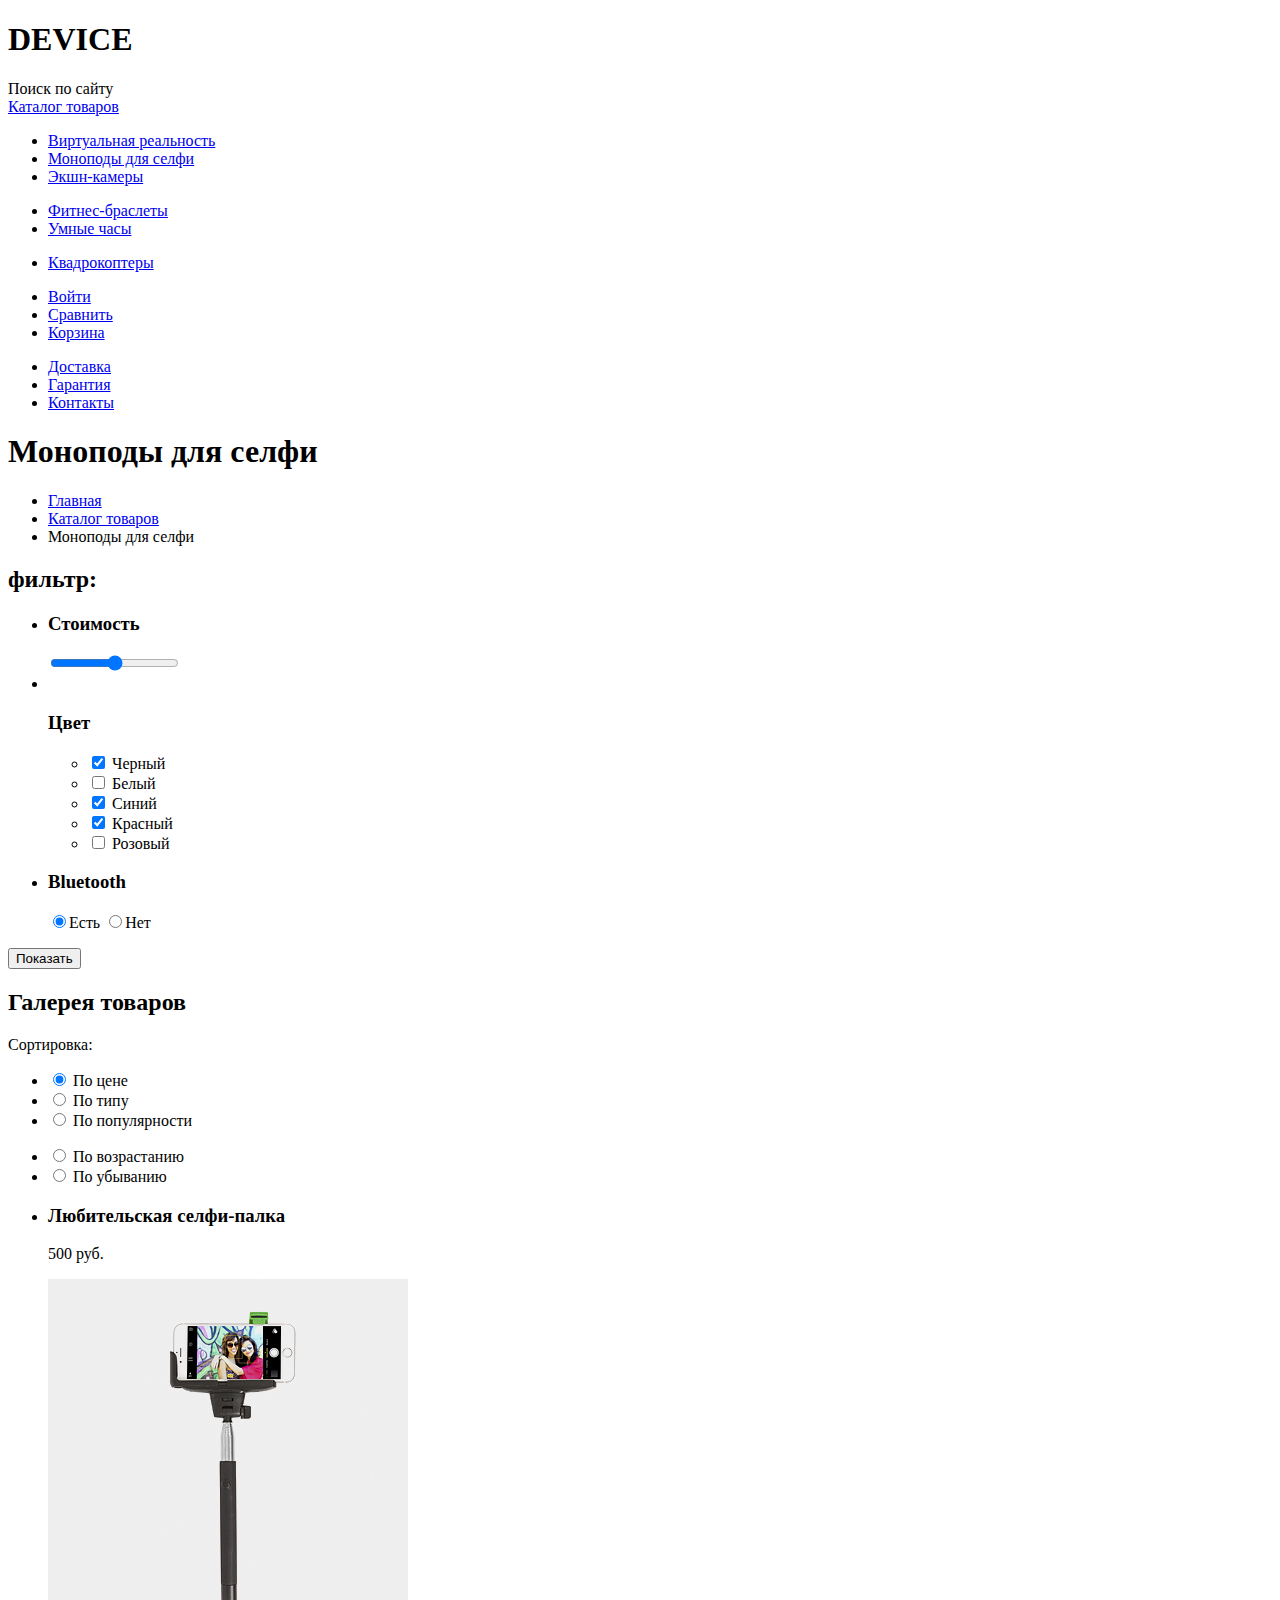
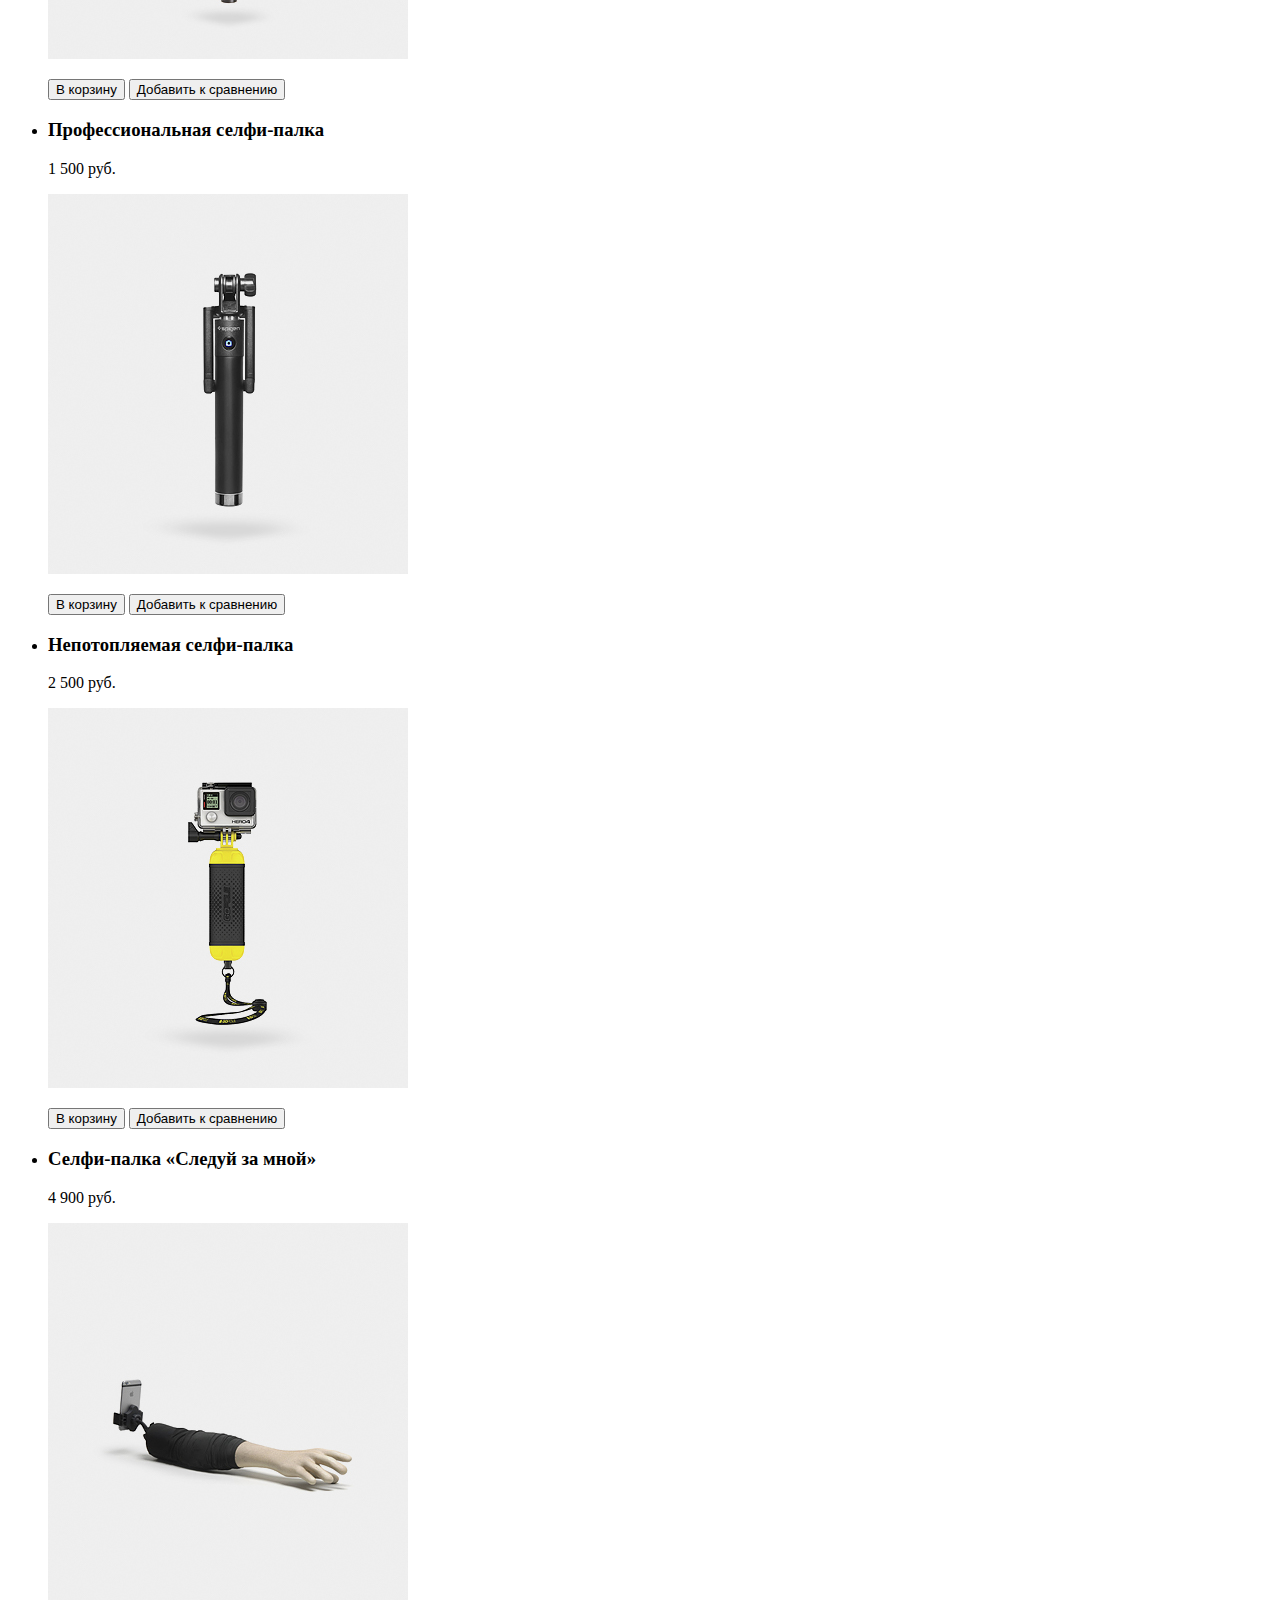
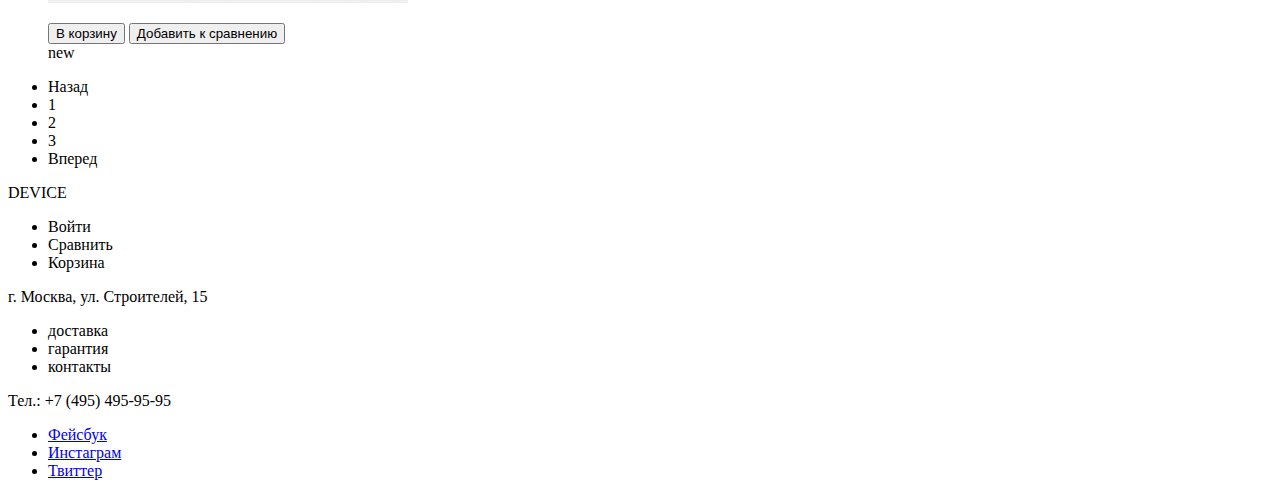
==== catalog-group.html @ 55f1cda2 "Разметка страницы каталога" ====
<!DOCTYPE html>
<html lang="ru" dir="ltr">
  <head>
    <meta charset="utf-8">
    <title>DEVICE магазин гаджетов</title>
  </head>
  <body>
    <div class="site-wraper">
        <header class="page-header">
          <h1>DEVICE</h1>
          <nav class="page-navi">
            <div class="navi-search">
              Поиск по сайту
            </div>
            <a href="catalog-group.html" class="navi-catalog-button">
              Каталог товаров
            </a>
            <div class="catalog-menu">
            <ul class="catalog-menu-group catalog-group-1">
              <li><a href="vr.html">Виртуальная реальность</a></li>
              <li><a href="monopod.html">Моноподы для селфи</a></li>
              <li><a href="action.html">Экшн-камеры</a></li>
            </ul>
            <ul class="catalog-menu-group catalog-group-2">
              <li><a href="fitness-bracelets.html">Фитнес-браслеты</a></li>
              <li><a href="smartwatch.html">Умные часы</a></li>
            </ul>
            <ul class="catalog-menu-group catalog-group-3">
              <li><a href="quadrocopters.html">Квадрокоптеры</a></li>
            </ul>
            <ul class="user-navi">
              <li class="user-navi-item login"><a href="#" class="header-login-link login-link">Войти</a></li>
              <li class="user-navi-item compare"><a href="#" class="header-compare-link compare-link">Сравнить</a></li>
              <li class="user-navi-item cart"><a href="#" class="header-cart-link cart-link">Корзина</a></li>
            </ul>
          </div>
            <ul class="navi-shortcuts">
              <li class="navi-shortcuts-item delivery"><a href="#" class="header-delivery-link delivery-link">Доставка</a></li>
              <li class="navi-shortcuts-item warranty"><a href="#" class="header-warranty-link warranty-link">Гарантия</a></li>
              <li class="navi-shortcuts-item contacts"><a href="#" class="header-contacts-link contacts-link">Контакты</a></li>
            </ul>
          </nav>
        </header>
        <main>
          <div class="wraper wraper-main">
            <h1>Моноподы для селфи</h1>
            <ul class="breadcrumbs">
              <li><a href="index.html">Главная</a> </li>
              <li><a href="catalog.html">Каталог товаров</a> </li>
              <li class="breadcrumbs-current">Моноподы для селфи</li>
            </ul>
            <section class="filter">
              <h2>фильтр:</h2>
              <form class="filter-form" action="index.html" method="post">

                <ul class="parameters">
                  <li class="parameters-item parameters-price">
                    <h3>Стоимость</h3>
                    <input type="range" name="" value="">
                  </li>
                  <li class="parameters-item parameters-color"></li>
                    <h3>Цвет</h3>
                    <ul class="colors-list">
                      <li>
                        <input type="checkbox" name="black" id="black" checked>
                        <label for="black">Черный</label>
                      </li>
                      <li>
                        <input type="checkbox" name="white" id="white">
                        <label for="white">Белый</label>
                      </li>
                      <li>
                        <input type="checkbox" name="blue" id="blue" checked>
                        <label for="blue">Синий</label>
                      </li>
                      <li>
                        <input type="checkbox" name="red" id="red" checked>
                        <label for="red">Красный</label>
                      </li>
                      <li>
                        <input type="checkbox" name="pink" id="pink">
                        <label for="pink">Розовый</label>
                      </li>
                    </ul>
                  </li>
                  <li class="parameters-item parameters-bt">
                    <h3>Bluetooth</h3>
                    <input type="radio" name="bt" id="bt-yes" value="yes" checked><label for="bt-yes">Есть</label>
                    <input type="radio" name="bt" id="bt-no" value="no"><label for="bt-no">Нет</label>
                  </li>
                </ul>
                <button type="submit" name="show">Показать</button>
              </form>
            </section>
            <section class="product-gallery">
              <h2 class="visually-hidden">Галерея товаров</h2>
              <nav class="sorting">
                <span>Сортировка:</span>
                <ul class="sorting-types">
                  <li class="sorting-types-item">
                    <input type="radio" class="sorting-type-btn" id="price-btn" name="sorting-type-btn" checked>
                    <label for="price-btn">По цене</label>
                  </li>
                  <li>
                    <input type="radio" class="sorting-type-btn" id="type-btn" name="sorting-type-btn">
                    <label for="type-btn">По типу</label>
                  </li>
                  <li>
                    <input type="radio" class="sorting-type-btn" id="popular-btn" name="sorting-type-btn">
                    <label for="popular-btn">По популярности</label>
                  </li>
                </ul>
                <ul class="sorting-values">
                  <li>
                    <input type="radio" class="sorting-values-btn" id="ascending" name="sorting-values-btn">
                    <label for="ascending">По возрастанию</label>
                  </li>
                  <li>
                    <input type="radio" class="sorting-values-btn" id="descending" name="sorting-values-btn">
                    <label for="descending">По убыванию</label>
                  </li>
                </ul>
              </nav>
              <ul class="product-cards">
                <li class="product-cardds-item">
                  <h3>Любительская селфи-палка</h3>
                  <p>500 руб.</p>
                  <p>
                    <img src="img/item-1.jpg" alt="Любительская селфи-палка">
                    <div class="item-overlay">
                      <button type="button" class="to-cart-btn"name="add-to-cart">В корзину</button>
                      <button type="button" class="to-compare-btn"name="add-to-compare">Добавить к сравнению</button>
                    </div>
                  </p>
                </li>
                <li class="product-cardds-item">
                  <h3>Профессиональная селфи-палка </h3>
                  <p>1 500 руб.</p>
                  <p>
                    <img src="img/item-2.jpg" alt="Профессиональная селфи-палка ">
                    <div class="item-overlay">
                      <button type="button" class="to-cart-btn"name="add-to-cart">В корзину</button>
                      <button type="button" class="to-compare-btn"name="add-to-compare">Добавить к сравнению</button>
                    </div>
                  </p>
                </li>
                <li class="product-cardds-item">
                  <h3>Непотопляемая селфи-палка</h3>
                  <p>2 500 руб.</p>
                  <p>
                    <img src="img/item-3.jpg" alt="Непотопляемая селфи-палка">
                    <div class="item-overlay">
                      <button type="button" class="to-cart-btn"name="add-to-cart">В корзину</button>
                      <button type="button" class="to-compare-btn"name="add-to-compare">Добавить к сравнению</button>
                    </div>
                  </p>
                </li>
                <li class="product-cardds-item">
                  <h3>Селфи-палка «Следуй за мной»</h3>
                  <p>4 900 руб.</p>
                  <p>
                    <img src="img/item-4.jpg" alt="Селфи-палка «Следуй за мной»">
                    <div class="item-overlay">
                      <button type="button" class="to-cart-btn"name="add-to-cart">В корзину</button>
                      <button type="button" class="to-compare-btn"name="add-to-compare">Добавить к сравнению</button>
                    </div>
                    <div class="new-stamp">new

                    </div>
                  </p>
                </li>
              </ul>
              <ul class="paginator">
                <li class="paginator-item">Назад</li>
                <li class="paginator-item paginator-item-current">1</li>
                <li class="paginator-item">2</li>
                <li class="paginator-item">3</li>
                <li class="paginator-item">Вперед</li>
              </ul>
            </section>
          </div>
        </main>
        <footer class="page-footer">

          <nav class="footer-navi">
            <span>DEVICE</span>
            <ul class="footer-navi-user">
              <li><a href="#" class="footer-navi-user-link footer-login-link"></a>Войти</li>
              <li><a href="#" class="footer-navi-user-link footer-compare-link"></a>Сравнить</li>
              <li><a href="#" class="footer-navi-user-link footer-cart-link"></a>Корзина</li>
            </ul>
          </nav>
          <div class="footer-info">
            <p>г. Москва, ул. Строителей, 15</p>
            <ul class="footer-info-services">
              <li><a class="footer-delivery-link footer-info-services-link">доставка</a> </li>
              <li><a class="footer-warranty-link footer-info-services-link">гарантия</a> </li>
              <li><a class="footer-credit-link footer-info-services-link">контакты</a> </li>
            </ul>
            <p>Тел.: +7 (495) 495-95-95</p>
          </div>

          <div class="footer-social-copyright">
            <ul class="footer-social">
              <li><a href="#" class="social-button fb-link">Фейсбук</a></li>
              <li><a href="#" class="social-button inst-link">Инстаграм</a></li>
              <li><a href="#" class="social-button tw-link">Твиттер</a></li>
            </ul>
            <div class="footer-copyright">
            </div>
        </footer>

    </div>
  </body>
</html>
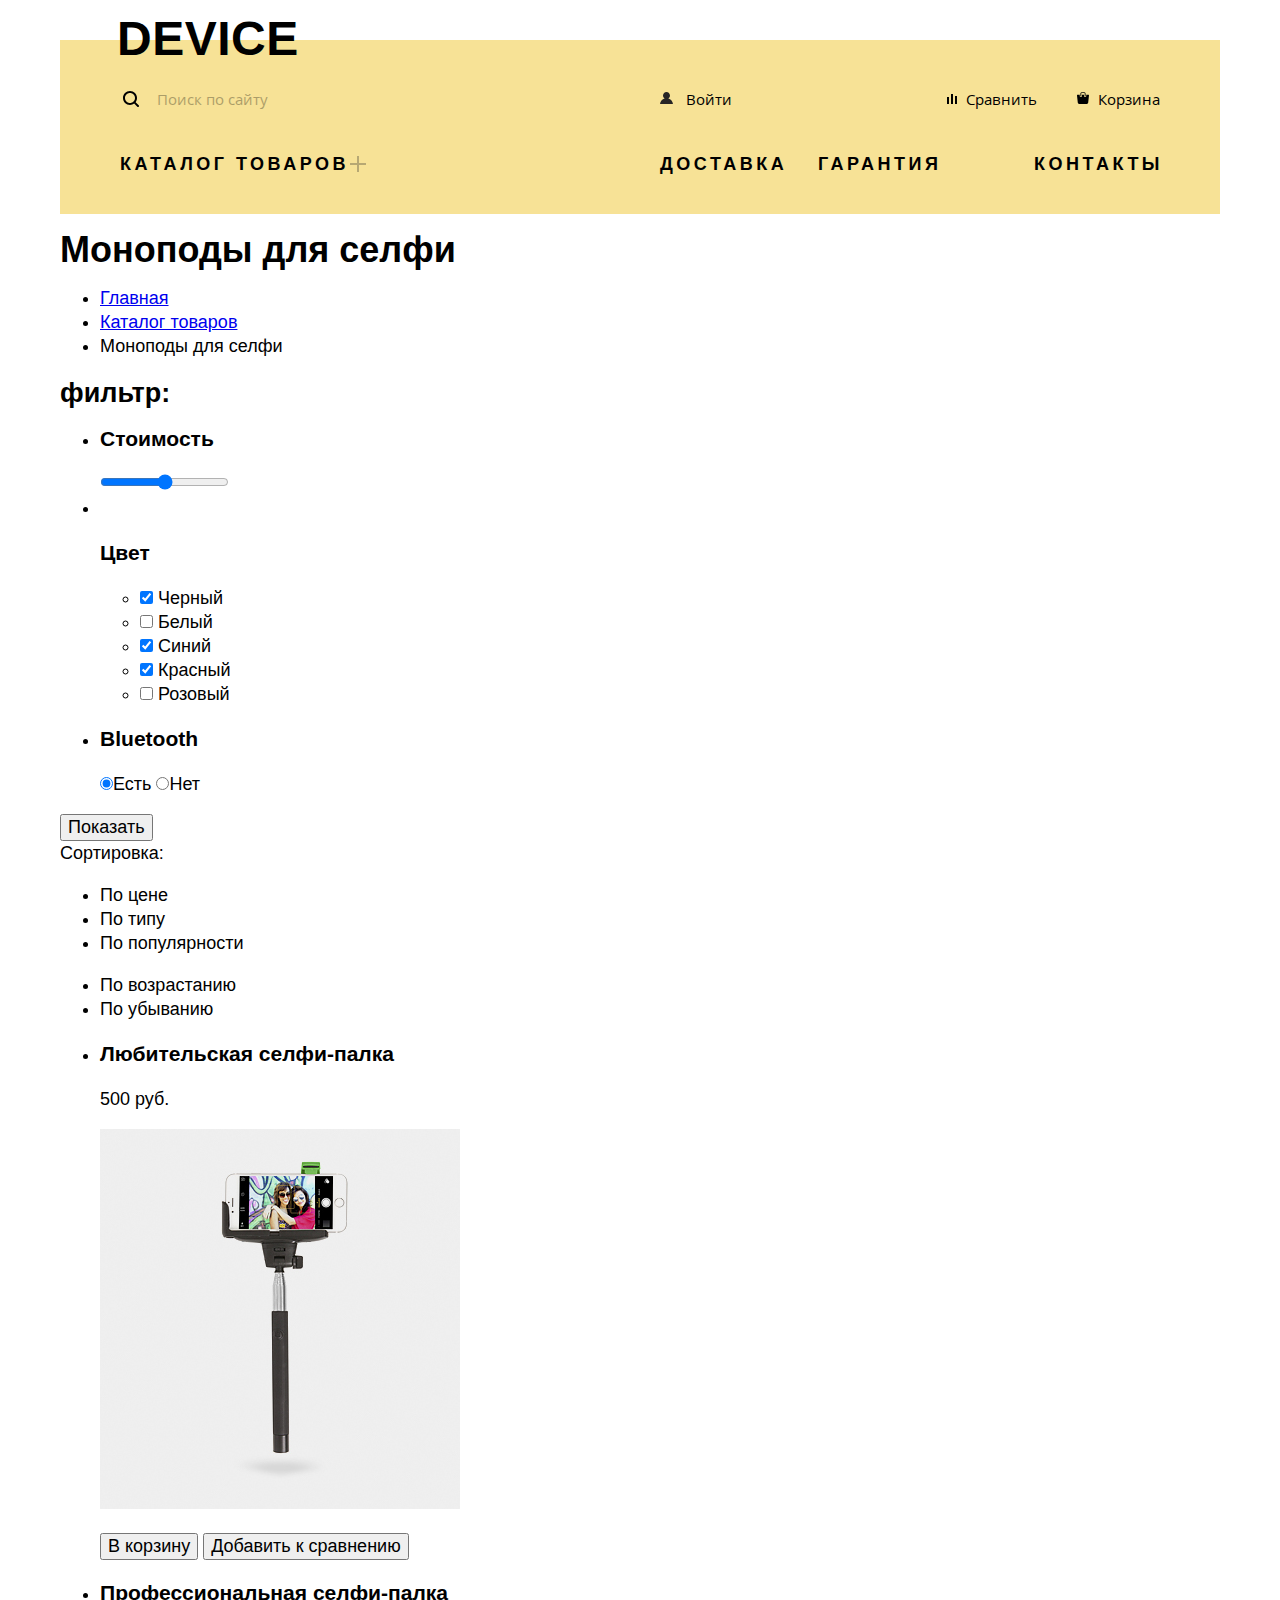
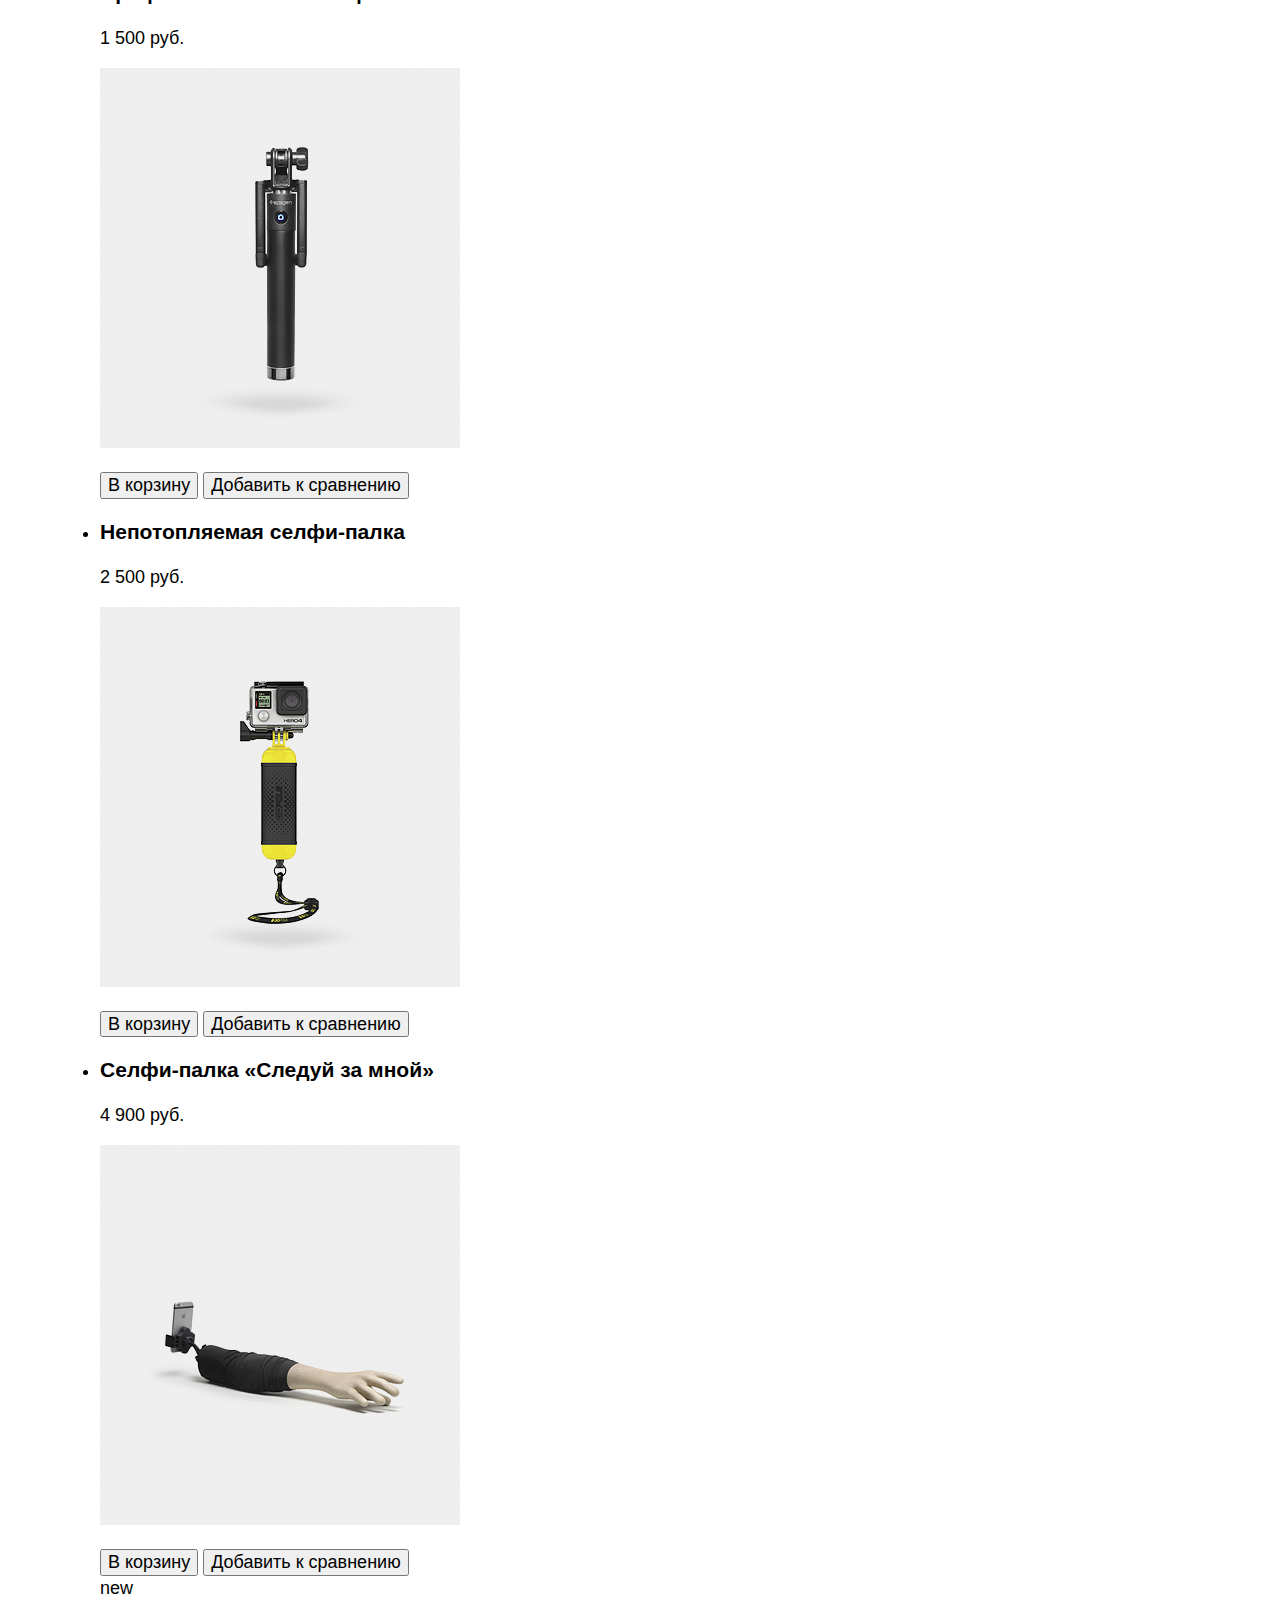
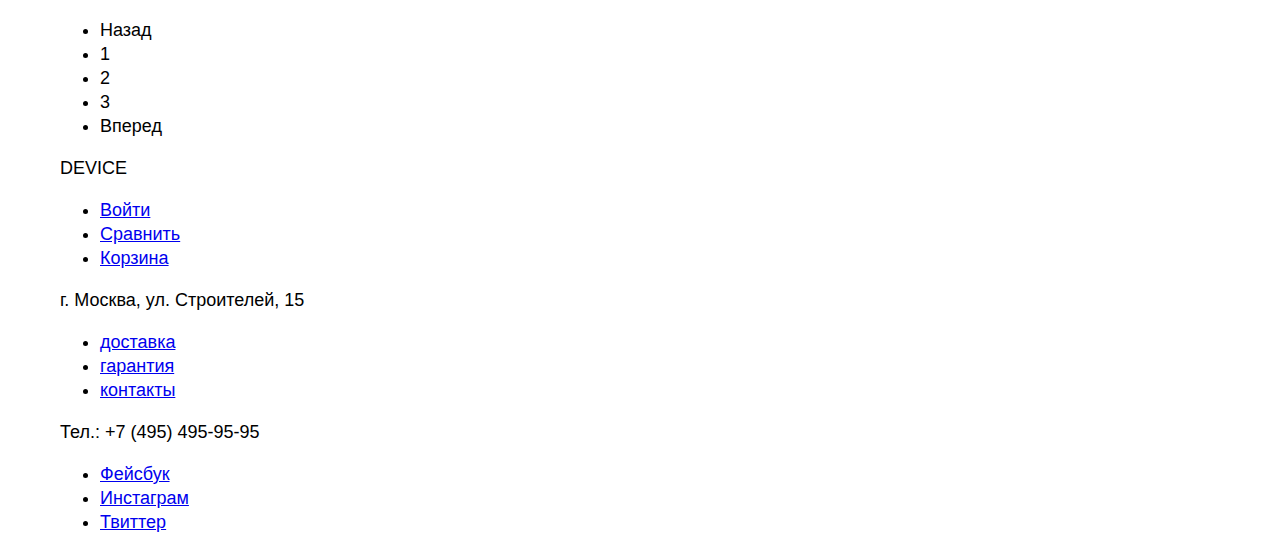
==== commit e3df2126: "Стилизовал хэдер главной без логина" ====
--- a/catalog-group.html
+++ b/catalog-group.html
@@ -3,44 +3,54 @@
   <head>
     <meta charset="utf-8">
     <title>DEVICE магазин гаджетов</title>
+    <link rel="stylesheet" href="css/normalize.css">
+    <link rel="stylesheet" href="css/master.css">
   </head>
   <body>
     <div class="site-wraper">
-        <header class="page-header">
-          <h1>DEVICE</h1>
-          <nav class="page-navi">
-            <div class="navi-search">
-              Поиск по сайту
-            </div>
-            <a href="catalog-group.html" class="navi-catalog-button">
-              Каталог товаров
-            </a>
-            <div class="catalog-menu">
-            <ul class="catalog-menu-group catalog-group-1">
-              <li><a href="vr.html">Виртуальная реальность</a></li>
-              <li><a href="monopod.html">Моноподы для селфи</a></li>
-              <li><a href="action.html">Экшн-камеры</a></li>
-            </ul>
-            <ul class="catalog-menu-group catalog-group-2">
-              <li><a href="fitness-bracelets.html">Фитнес-браслеты</a></li>
-              <li><a href="smartwatch.html">Умные часы</a></li>
-            </ul>
-            <ul class="catalog-menu-group catalog-group-3">
-              <li><a href="quadrocopters.html">Квадрокоптеры</a></li>
-            </ul>
+      <header class="page-header">
+        <h1><a href="#">DEVICE</a></h1>
+        <nav class="page-navi">
+          <div class="search-user-wraper">
+            <form class="search-form" action="" method="get">
+              <label for="search" aria-label="Поиск по сайту"></label>
+              <input type="search" name="site-search" id="search" placeholder="Поиск по сайту">
+              <button type="submit" name="search-submit"><span>Найти</span></button>
+            </form>
             <ul class="user-navi">
               <li class="user-navi-item login"><a href="#" class="header-login-link login-link">Войти</a></li>
               <li class="user-navi-item compare"><a href="#" class="header-compare-link compare-link">Сравнить</a></li>
               <li class="user-navi-item cart"><a href="#" class="header-cart-link cart-link">Корзина</a></li>
             </ul>
           </div>
+          <div class="catalog-shortcuts-wraper">
+            <a href="catalog.html" class="navi-catalog-button">
+              Каталог товаров
+            </a>
+            <div class="plus">
+            </div>
+            <div class="catalog-menu">
+              <ul class="catalog-menu-group catalog-group-1">
+                <li><a href="vr.html">Виртуальная реальность</a></li>
+                <li><a href="catalog-group.html">Моноподы для селфи</a></li>
+                <li><a href="action.html">Экшн-камеры</a></li>
+              </ul>
+              <ul class="catalog-menu-group catalog-group-2">
+                <li><a href="fitness-bracelets.html">Фитнес-браслеты</a></li>
+                <li><a href="smartwatch.html">Умные часы</a></li>
+              </ul>
+              <ul class="catalog-menu-group catalog-group-3">
+                <li><a href="quadrocopters.html">Квадрокоптеры</a></li>
+              </ul>
+            </div>
             <ul class="navi-shortcuts">
               <li class="navi-shortcuts-item delivery"><a href="#" class="header-delivery-link delivery-link">Доставка</a></li>
               <li class="navi-shortcuts-item warranty"><a href="#" class="header-warranty-link warranty-link">Гарантия</a></li>
               <li class="navi-shortcuts-item contacts"><a href="#" class="header-contacts-link contacts-link">Контакты</a></li>
             </ul>
-          </nav>
-        </header>
+          </div>
+        </nav>
+      </header>
         <main>
           <div class="wraper wraper-main">
             <h1>Моноподы для селфи</h1>
@@ -98,26 +108,21 @@
                 <span>Сортировка:</span>
                 <ul class="sorting-types">
                   <li class="sorting-types-item">
-                    <input type="radio" class="sorting-type-btn" id="price-btn" name="sorting-type-btn" checked>
-                    <label for="price-btn">По цене</label>
-                  </li>
-                  <li>
-                    <input type="radio" class="sorting-type-btn" id="type-btn" name="sorting-type-btn">
-                    <label for="type-btn">По типу</label>
-                  </li>
-                  <li>
-                    <input type="radio" class="sorting-type-btn" id="popular-btn" name="sorting-type-btn">
-                    <label for="popular-btn">По популярности</label>
+                    <a class="sorting-type-btn">По цене</a>
+                  </li>
+                  <li>
+                    <a class="sorting-type-btn">По типу</a>
+                  </li>
+                  <li>
+                    <a class="sorting-type-btn">По популярности</a>
                   </li>
                 </ul>
-                <ul class="sorting-values">
-                  <li>
-                    <input type="radio" class="sorting-values-btn" id="ascending" name="sorting-values-btn">
-                    <label for="ascending">По возрастанию</label>
-                  </li>
-                  <li>
-                    <input type="radio" class="sorting-values-btn" id="descending" name="sorting-values-btn">
-                    <label for="descending">По убыванию</label>
+                <ul class="sorting-order">
+                  <li>
+                    <a class="sorting-order-btn">По возрастанию</a>
+                  </li>
+                  <li>
+                    <a class="sorting-order-btn">По убыванию</a>
                   </li>
                 </ul>
               </nav>
@@ -185,17 +190,17 @@
           <nav class="footer-navi">
             <span>DEVICE</span>
             <ul class="footer-navi-user">
-              <li><a href="#" class="footer-navi-user-link footer-login-link"></a>Войти</li>
-              <li><a href="#" class="footer-navi-user-link footer-compare-link"></a>Сравнить</li>
-              <li><a href="#" class="footer-navi-user-link footer-cart-link"></a>Корзина</li>
+              <li><a href="#" class="footer-navi-user-link footer-login-link">Войти</a></li>
+              <li><a href="#" class="footer-navi-user-link footer-compare-link">Сравнить</a></li>
+              <li><a href="#" class="footer-navi-user-link footer-cart-link">Корзина</a></li>
             </ul>
           </nav>
           <div class="footer-info">
             <p>г. Москва, ул. Строителей, 15</p>
             <ul class="footer-info-services">
-              <li><a class="footer-delivery-link footer-info-services-link">доставка</a> </li>
-              <li><a class="footer-warranty-link footer-info-services-link">гарантия</a> </li>
-              <li><a class="footer-credit-link footer-info-services-link">контакты</a> </li>
+              <li><a href="#" class="footer-delivery-link footer-info-services-link">доставка</a> </li>
+              <li><a href="#" class="footer-warranty-link footer-info-services-link">гарантия</a> </li>
+              <li><a href="#" class="footer-credit-link footer-info-services-link">контакты</a> </li>
             </ul>
             <p>Тел.: +7 (495) 495-95-95</p>
           </div>
--- a/css/master.css
+++ b/css/master.css
@@ -0,0 +1,386 @@
+@font-face {
+  font-family: "Gilroy";
+  src:
+    url("../fonts/gilroyextrabold.woff2") format("woff2"),
+    url("../fonts/gilroylight.woff2") format("woff2");
+  font-family: "Opensans";
+  src:
+    url("../fonts/opensans.woff2") format("woff2"),
+    url("../fonts/opensanslight.woff2") format("woff2");
+}
+
+html {
+  height: 100%;
+  width: 100%;
+
+  box-sizing: border-box;
+}
+
+body {
+  position: relative;
+  margin: 0;
+  padding: 0;
+
+  font-family: "Gilroy", Arial, sans-serif;
+  font-size: 18px;
+  line-height: 24px;
+  color: #000000;
+
+  background-color: #ffffff;
+}
+
+.overlay-picture {
+  position: absolute;
+  width: 1440px;
+  height: 2795px;
+  margin: 0 -140px;
+  background: url("../img/device-index.jpg") no-repeat 0 0;
+  background-size: cover;
+  z-index: 10;
+  opacity: .4;
+  filter: invert(100%)
+}
+
+.overlay-button {
+  position: fixed;
+  top: 70px;
+  left: 20px;
+
+  width: 100px;
+  height: 50px;
+
+  z-index: 20;
+}
+
+*, *::after, *::before {
+  box-sizing: inherit;
+}
+
+ img {
+   max-width: 100%;
+ }
+
+.visually-hidden {
+  position: absolute;
+
+  width: 1;
+  height: 1;
+  margin: -1;
+  border: 0;
+  padding: 0;
+  overflow: hidden;
+
+  clip: rect(0, 0, 0, 0);
+}
+
+.site-wraper {
+  position: relative;
+  width: 1200px;
+  margin: 0 auto;
+  padding: 0 20px;
+}
+
+.page-header {
+  min-height: 214px;
+  padding: 15px 60px 0;
+  background: linear-gradient(
+    to bottom,
+    transparent 40px,
+    #f7e296 40px);
+}
+
+.page-header h1 {
+  margin: 0 0 11px -3px;
+
+  font-weight: 900;
+  font-size: 48px;
+  line-height: 48px;
+  letter-spacing: 0.5px;
+}
+.page-header a {
+  text-decoration: none;
+  color: #000000;
+
+  font-family:
+}
+
+.page-header a:hover {
+  outline: none;
+  opacity: 0.6;
+}
+.page-header a:active {
+  opacity: 0.3;
+}
+
+.page-header a:focus:not(:hover) {
+  outline: 2px solid #000000;
+  outline-offset: 2px;
+  opacity: 0.6;
+}
+
+.page-navi,
+.catalog-menu {
+  font-family: "Opensans", Arial, sans-serif;
+  font-size: 15px;
+  line-height: 30px;
+  vertical-align: middle;
+  text-transform: capitalize;
+  letter-spacing: normal;
+  font-weight: normal;
+}
+
+.search-user-wraper {
+  display: flex;
+  flex-wrap: wrap;
+
+  margin-bottom: 29px;
+}
+
+.user-navi {
+  display: flex;
+  flex-wrap: wrap;
+
+  margin: 0;
+  margin-left: 100px;
+
+  list-style: none;
+}
+.search-form {
+  position: relative;
+  display: flex;
+
+  width: 440px;
+
+  font-weight: 100;
+  font-size: 15px;
+  line-height: 30px;
+}
+
+.search-form input,
+.search-form button {
+  padding: 7.5px 20px;
+
+  font: inherit;
+
+  background-color: transparent;
+  border-color: transparent;
+}
+
+.search-form input {
+  flex-grow: 1;
+  padding: 9.5px 20px 9.5px 37px;
+  border: none;
+
+}
+
+.search-form label::after {
+  content: "";
+  position: absolute;
+  top: 17px;
+  left: 3px;
+
+
+  width: 16px;
+  height: 16px;
+  background: url("../img/search.svg");
+}
+.search-form input::placeholder {
+  color: #000000;
+  opacity: 0.3;
+}
+
+.search-form button {
+  visibility: hidden;
+  border-color: #000000;
+
+  cursor: pointer;
+}
+
+.search-form button:hover,
+.search-form button:focus {
+  visibility: visible;
+  color: #ffffff;
+
+  background-color: #000000;
+}
+
+.search-form button:active span {
+  opacity: 0.3;
+}
+
+.search-form button:active {
+  font
+}
+
+.search-form input:focus {
+  box-shadow: inset 0 -2px 0 #000000;
+  outline: none;
+}
+
+.search-form:hover input::placeholder,
+.search-form input:focus::placeholder {
+  opacity: 0.6;
+}
+
+::-webkit-search-cancel-button {
+  -webkit-appearance: none;
+  width: 16px;
+  height: 16px;
+  background: url("../img/close-cross.svg");
+  background-size: contain;
+  cursor: pointer;
+}
+
+
+.search-form input:focus + button {
+  visibility: visible;
+}
+
+.user-navi {
+  display: flex;
+  flex-wrap: wrap;
+
+  width: 500px;
+  padding: 0;
+}
+.user-navi-item {
+  position: relative;
+
+  flex-basis: 100px;
+  padding: 9.5px 0;
+}
+.compare {
+  margin-left: auto;
+}
+
+.user-navi-item:nth-child(3n) {
+  margin-left: 20px;
+  text-align: right;
+}
+.user-navi a {
+  padding-left: 26px;
+
+  font-weight: 400;
+}
+
+.user-navi-item a::before {
+  content: "";
+  position: absolute;
+  left: 0;
+  top: 18px;
+
+  width: 13px;
+  height: 12px;
+
+  background: url("../img/user.svg") no-repeat 0 0;
+}
+
+.compare a::before {
+  left: 4px;
+
+  background-image: url("../img/compare.svg");
+  background-position: top 2px left 3px;
+}
+
+.cart a::before {
+  left: 17px;
+
+  background-image: url("../img/cart.svg");
+}
+
+.catalog-shortcuts-wraper {
+  position: relative;
+  display: flex;
+  flex-wrap: wrap;
+
+  font-family: "Gilroy", Arial, sans-serif;
+  font-size: 18px;
+  line-height: 24px;
+  font-weight: 900;
+  text-transform: uppercase;
+  letter-spacing: 3.5px;
+}
+
+.navi-catalog-button {
+  position: relative;
+  flex-basis: 300px;
+  z-index: 1;
+}
+
+.plus {
+  position: absolute;
+  left: 230px;
+  top: 4px;
+
+  width:16px;
+  height: 16px;
+
+  background-image: url("../img/plus.svg");
+  opacity: 0.3;
+}
+
+.navi-shortcuts {
+  display: flex;
+  flex-wrap: wrap;
+
+  flex-grow: 1;
+
+  list-style: none;
+  margin: 0;
+  padding: 0;
+  margin-left: 240px;
+}
+
+.navi-shortcuts li {
+  flex-basis: 158px;
+}
+
+.navi-shortcuts li:nth-child(3n) {
+  margin-left: auto;
+
+  text-align: right;
+}
+
+.navi-shortcuts li:nth-child(3n) a {
+  margin-right: -3px;
+}
+
+.catalog-menu {
+  visibility: hidden;
+  position: absolute;
+  top: 24px;
+
+  display: flex;
+  flex-wrap: wrap;
+  order: 2;
+
+  width: calc(100% + 120px);
+  margin: 0 -60px;
+  padding: 25px 60px 30px;
+
+  background-color: #f7e296;
+}
+
+.navi-catalog-button:hover ~ .catalog-menu,
+.navi-catalog-button:focus ~ .catalog-menu,
+.catalog-menu:hover {
+  visibility: visible;
+}
+
+.catalog-menu-group {
+  list-style: none;
+  flex-basis: 200px;
+
+  padding: 0;
+  margin: 0;
+}
+
+.catalog-group-1 {
+  flex-basis: 240px;
+}
+
+
+.catalog-menu a {
+  line-height: 36px;
+  text-transform: none;
+}
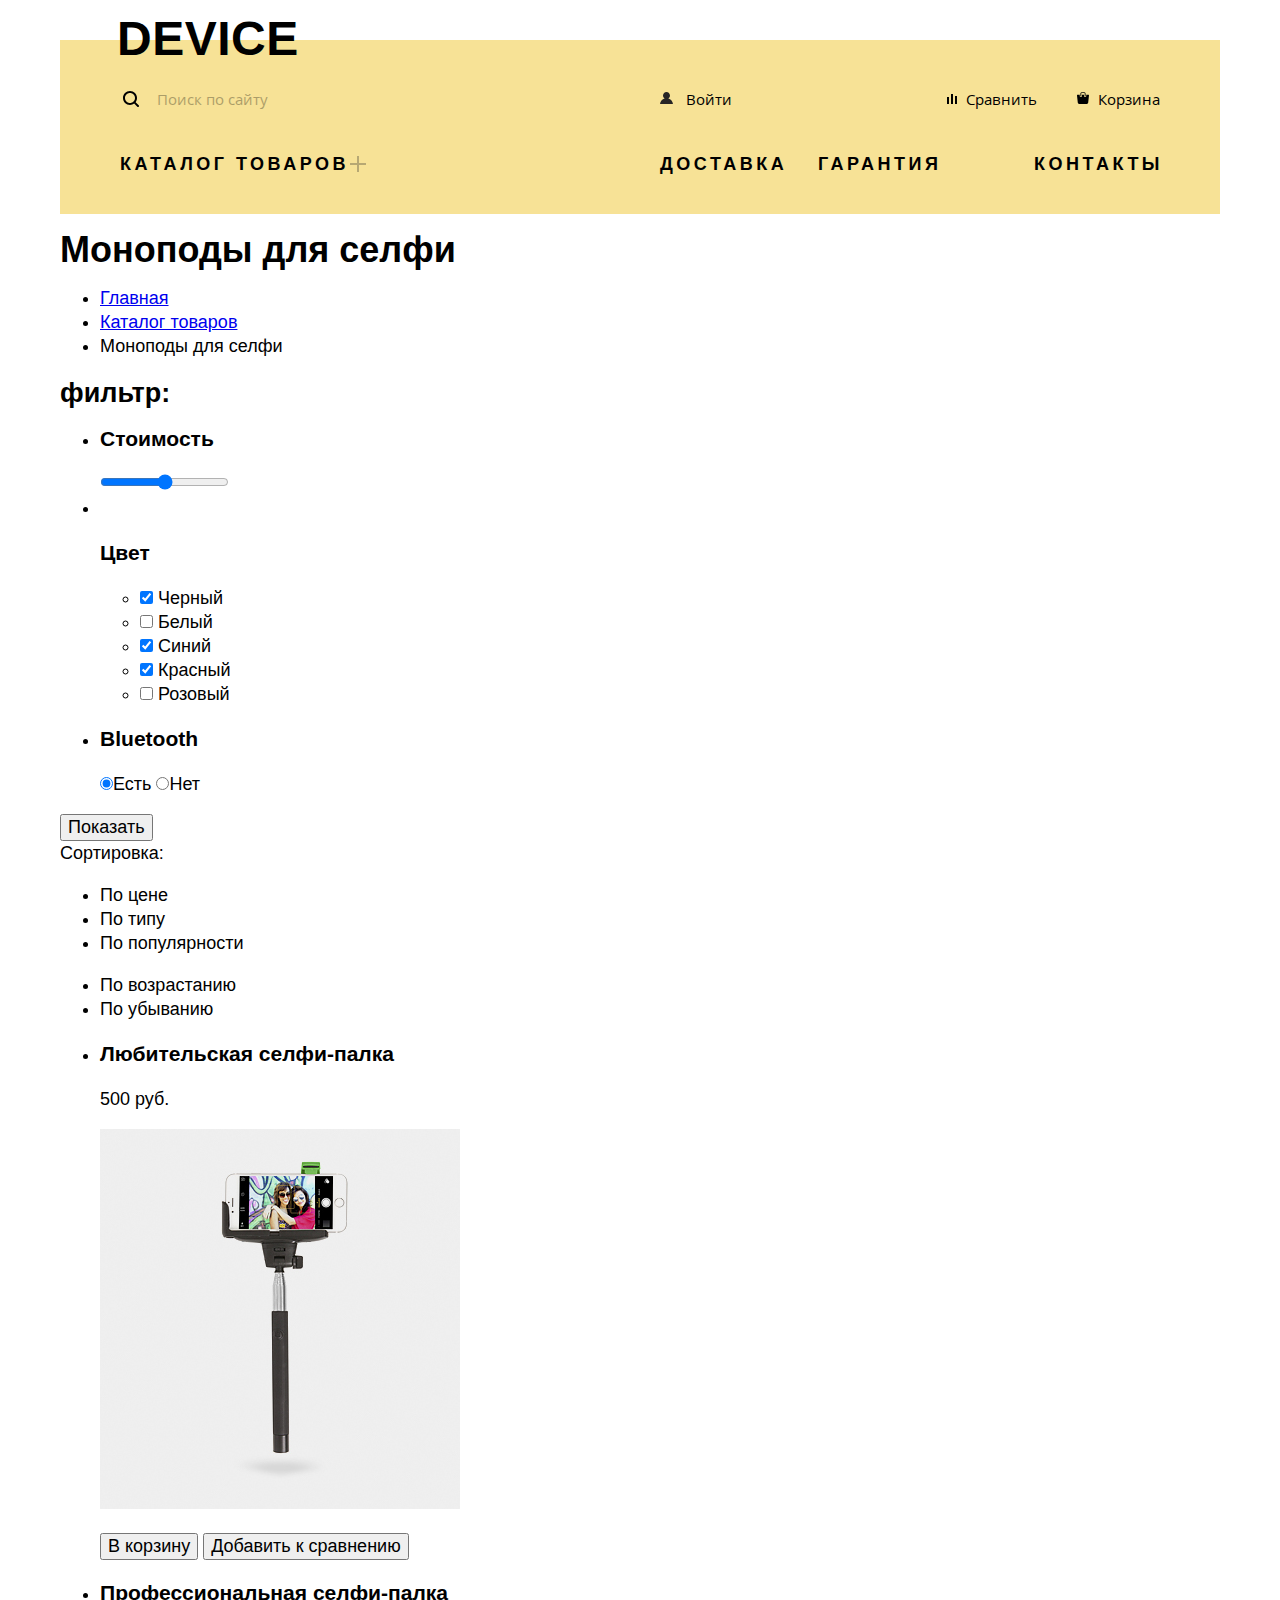
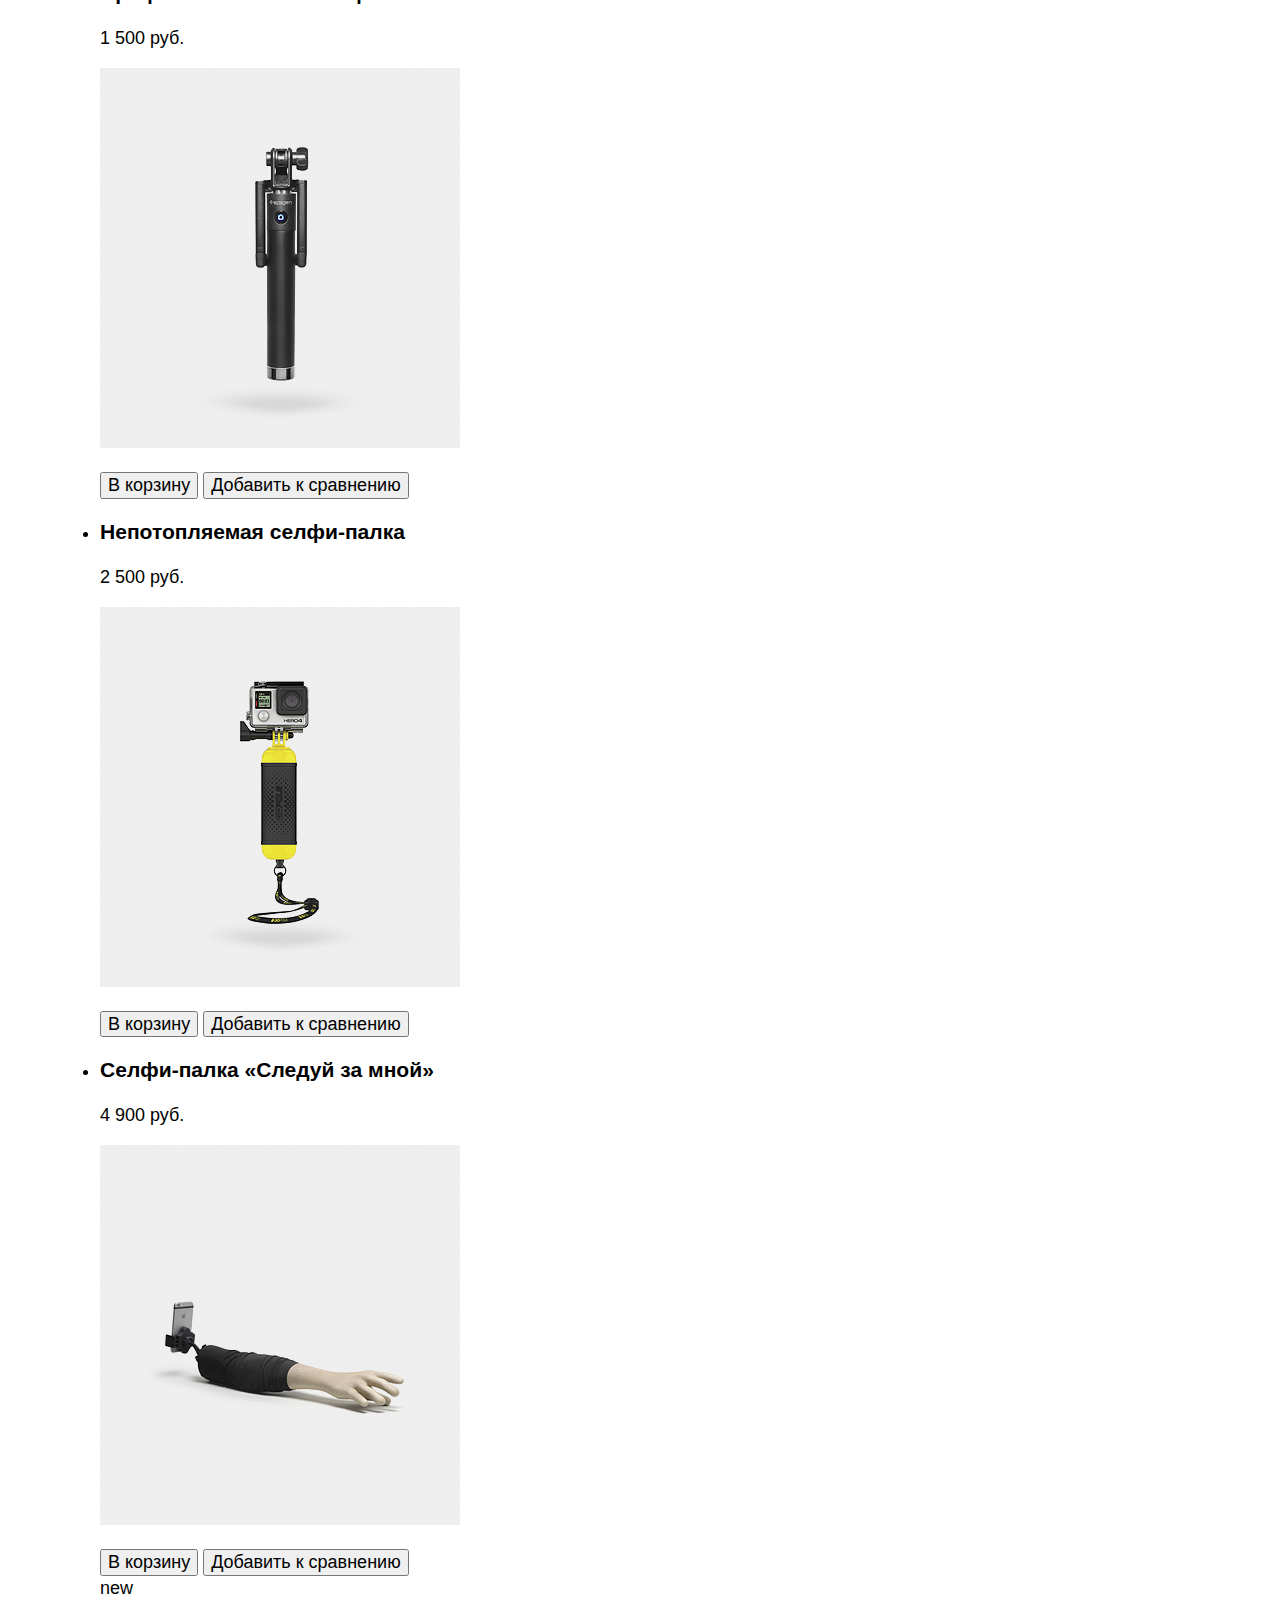
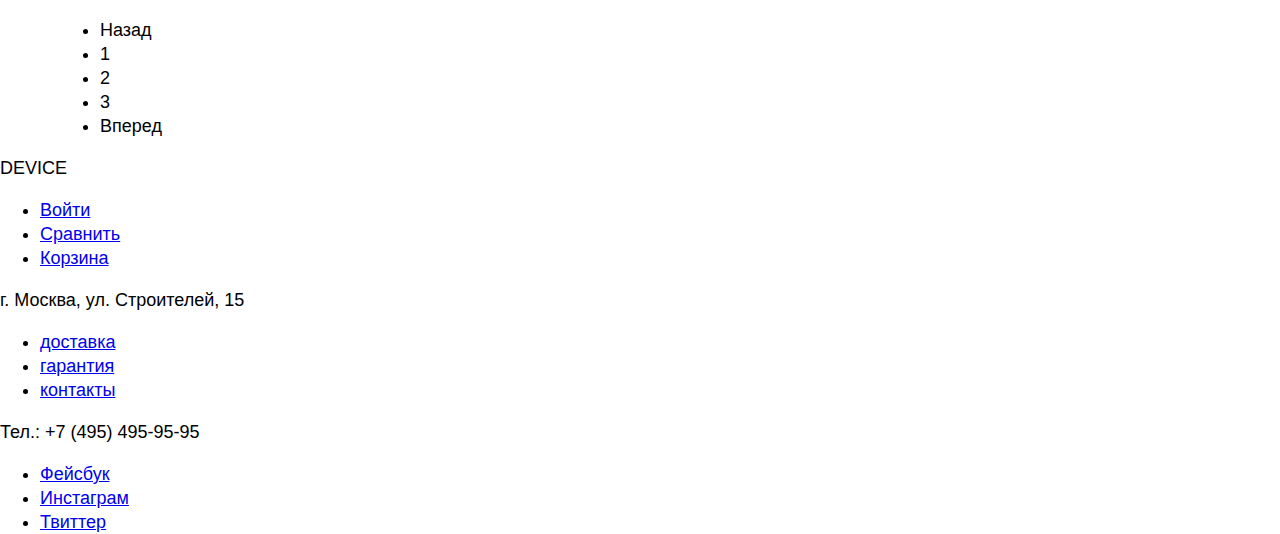
==== commit 9de7a548: "Оживил промо слайдер на CSS и слайдер услуг на JS" ====
--- a/catalog-group.html
+++ b/catalog-group.html
@@ -7,50 +7,52 @@
     <link rel="stylesheet" href="css/master.css">
   </head>
   <body>
-    <div class="site-wraper">
+      <div class="wraper header-wraper">
       <header class="page-header">
-        <h1><a href="#">DEVICE</a></h1>
-        <nav class="page-navi">
-          <div class="search-user-wraper">
-            <form class="search-form" action="" method="get">
-              <label for="search" aria-label="Поиск по сайту"></label>
-              <input type="search" name="site-search" id="search" placeholder="Поиск по сайту">
-              <button type="submit" name="search-submit"><span>Найти</span></button>
-            </form>
-            <ul class="user-navi">
-              <li class="user-navi-item login"><a href="#" class="header-login-link login-link">Войти</a></li>
-              <li class="user-navi-item compare"><a href="#" class="header-compare-link compare-link">Сравнить</a></li>
-              <li class="user-navi-item cart"><a href="#" class="header-cart-link cart-link">Корзина</a></li>
-            </ul>
-          </div>
-          <div class="catalog-shortcuts-wraper">
-            <a href="catalog.html" class="navi-catalog-button">
-              Каталог товаров
-            </a>
-            <div class="plus">
+
+          <h1><a href="index.html" aria-label="На главную страницу магазина">DEVICE</a></h1>
+          <nav class="page-navi">
+            <div class="search-user-wraper">
+              <form class="search-form" action="" method="get">
+                <label for="search" aria-label="Поиск по сайту"></label>
+                <input type="search" name="site-search" id="search" placeholder="Поиск по сайту">
+                <button type="submit" name="search-submit"><span>Найти</span></button>
+              </form>
+              <ul class="user-navi">
+                <li class="user-navi-item login"><a href="#" class="header-login-link login-link">Войти</a></li>
+                <li class="user-navi-item compare"><a href="#" class="header-compare-link compare-link">Сравнить</a></li>
+                <li class="user-navi-item cart"><a href="#" class="header-cart-link cart-link">Корзина</a></li>
+              </ul>
             </div>
-            <div class="catalog-menu">
-              <ul class="catalog-menu-group catalog-group-1">
-                <li><a href="vr.html">Виртуальная реальность</a></li>
-                <li><a href="catalog-group.html">Моноподы для селфи</a></li>
-                <li><a href="action.html">Экшн-камеры</a></li>
-              </ul>
-              <ul class="catalog-menu-group catalog-group-2">
-                <li><a href="fitness-bracelets.html">Фитнес-браслеты</a></li>
-                <li><a href="smartwatch.html">Умные часы</a></li>
-              </ul>
-              <ul class="catalog-menu-group catalog-group-3">
-                <li><a href="quadrocopters.html">Квадрокоптеры</a></li>
+            <div class="catalog-shortcuts-wraper">
+              <a href="catalog.html" class="navi-catalog-button">
+                Каталог товаров
+              </a>
+              <div class="plus">
+              </div>
+              <div class="catalog-menu">
+                <ul class="catalog-menu-group catalog-group-1">
+                  <li><a href="vr.html">Виртуальная реальность</a></li>
+                  <li><a href="catalog-group.html">Моноподы для селфи</a></li>
+                  <li><a href="action.html">Экшн-камеры</a></li>
+                </ul>
+                <ul class="catalog-menu-group catalog-group-2">
+                  <li><a href="fitness-bracelets.html">Фитнес-браслеты</a></li>
+                  <li><a href="smartwatch.html">Умные часы</a></li>
+                </ul>
+                <ul class="catalog-menu-group catalog-group-3">
+                  <li><a href="quadrocopters.html">Квадрокоптеры</a></li>
+                </ul>
+              </div>
+              <ul class="navi-shortcuts">
+                <li class="navi-shortcuts-item delivery"><a href="#" class="header-delivery-link delivery-link">Доставка</a></li>
+                <li class="navi-shortcuts-item warranty"><a href="#" class="header-warranty-link warranty-link">Гарантия</a></li>
+                <li class="navi-shortcuts-item contacts"><a href="#" class="header-contacts-link contacts-link">Контакты</a></li>
               </ul>
             </div>
-            <ul class="navi-shortcuts">
-              <li class="navi-shortcuts-item delivery"><a href="#" class="header-delivery-link delivery-link">Доставка</a></li>
-              <li class="navi-shortcuts-item warranty"><a href="#" class="header-warranty-link warranty-link">Гарантия</a></li>
-              <li class="navi-shortcuts-item contacts"><a href="#" class="header-contacts-link contacts-link">Контакты</a></li>
-            </ul>
-          </div>
-        </nav>
+          </nav>
       </header>
+      </div>
         <main>
           <div class="wraper wraper-main">
             <h1>Моноподы для селфи</h1>
@@ -213,8 +215,8 @@
             </ul>
             <div class="footer-copyright">
             </div>
+          </div>
         </footer>
 
-    </div>
   </body>
 </html>
--- a/css/master.css
+++ b/css/master.css
@@ -31,10 +31,13 @@
 
 .overlay-picture {
   position: absolute;
+  left: calc(50% - 720px);
   width: 1440px;
   height: 2795px;
-  margin: 0 -140px;
-  background: url("../img/device-index.jpg") no-repeat 0 0;
+
+  /* background: url("../img/device-index.jpg") no-repeat 0 0; */
+  /* background: url("../img/slide-2.jpg") no-repeat 0 0; */
+  background: url("../img/slide-3.jpg") no-repeat 0 0;
   background-size: cover;
   z-index: 10;
   opacity: .4;
@@ -74,12 +77,14 @@
 }
 
 .site-wraper {
+}
+
+.wraper {
   position: relative;
   width: 1200px;
   margin: 0 auto;
   padding: 0 20px;
 }
-
 .page-header {
   min-height: 214px;
   padding: 15px 60px 0;
@@ -101,7 +106,6 @@
   text-decoration: none;
   color: #000000;
 
-  font-family:
 }
 
 .page-header a:hover {
@@ -208,10 +212,6 @@
   opacity: 0.3;
 }
 
-.search-form button:active {
-  font
-}
-
 .search-form input:focus {
   box-shadow: inset 0 -2px 0 #000000;
   outline: none;
@@ -304,7 +304,7 @@
 .navi-catalog-button {
   position: relative;
   flex-basis: 300px;
-  z-index: 1;
+  z-index: 3;
 }
 
 .plus {
@@ -349,6 +349,7 @@
   visibility: hidden;
   position: absolute;
   top: 24px;
+  z-index: 2;
 
   display: flex;
   flex-wrap: wrap;
@@ -359,12 +360,13 @@
   padding: 25px 60px 30px;
 
   background-color: #f7e296;
+  transition: visibility 0.02s
 }
 
 .navi-catalog-button:hover ~ .catalog-menu,
 .navi-catalog-button:focus ~ .catalog-menu,
 .catalog-menu:hover {
-  visibility: visible;
+  visibility: visible !important;
 }
 
 .catalog-menu-group {
@@ -384,3 +386,508 @@
   line-height: 36px;
   text-transform: none;
 }
+
+.promo-slider {
+  position: relative;
+
+  background: linear-gradient(#f7e296 125px, transparent 125px)
+}
+
+.item-page-link {
+  transition: transform 0.3s
+}
+
+.item-page-link:focus,
+.item-page-link:hover {
+  outline: none;
+  transform: scale(1.15)
+}
+
+.promo-slider-controls {
+  display: flex;
+  flex-wrap: wrap;
+  justify-content: flex-end;
+  position: absolute;
+  z-index: 10;
+
+  right: 83px;
+  top: 341px;
+
+  min-width: 78px;
+  max-width: 180px;
+}
+
+.promo-slider-controls label {
+  position: relative;
+  height: 12px;
+  width: 12px;
+  margin-left: 21px;
+
+  background: url("../img/slider-button-empty.svg");
+  background-size: contain;
+}
+
+.promo-slider-controls label:nth-of-type(1) {
+  margin-left: 0;
+}
+
+.promo-slider-controls label::after {
+  display: none;
+  content: "";
+  position: absolute;
+  top: 0;
+  left: 0;
+
+  width: 12px;
+  height: 12px;
+
+  background: url("../img/slider-button.svg");
+  background-size: contain;
+  /* border-radius: 50%; */
+}
+
+.promo-slider input:focus ~ .promo-slider-controls:not(:hover) {
+  outline:  2px solid #000000;
+  outline-offset: 3px;
+}
+
+
+.promo-slides-container {
+  min-height: 511px;
+  margin: 0;
+  margin-bottom: 95px;
+  padding: 0;
+
+  list-style: none;
+}
+
+#promo-slide-btn-1:checked ~ .promo-slider-controls
+ label[for="promo-slide-btn-1"]::after {
+   display: block;
+}
+
+#promo-slide-btn-2:checked ~ .promo-slider-controls
+  label[for="promo-slide-btn-2"]::after {
+    display: block;
+}
+
+#promo-slide-btn-3:checked ~ .promo-slider-controls
+  label[for="promo-slide-btn-3"]::after {
+  display: block;
+}
+
+.promo-slide {
+  display: none;
+
+  min-height: 511px;
+}
+.showing {
+  display: flex;
+}
+
+#promo-slide-btn-1:checked ~ .promo-slides-container
+.promo-slide-1 {
+  display: flex;
+}
+
+#promo-slide-btn-2:checked ~ .promo-slides-container
+.promo-slide-2 {
+  display: flex;
+}
+
+#promo-slide-btn-3:checked ~ .promo-slides-container
+.promo-slide-3 {
+  display: flex;
+}
+
+.promo-slide > a {
+  display: flex;
+  justify-content: center;
+  align-items: center;
+
+  width: 580px;
+}
+
+.promo-slide-1 img {
+  transform: translate(-8px, 1px);
+}
+
+.promo-slide-2 img {
+  transform: translate(-1px, 13px);
+}
+
+.promo-slide-3 img {
+  transform: translate(4px, -9px);
+}
+
+.promo-slide-description {
+  position: relative;
+  width: 580px;
+  padding: 93px 60px 0 19px;
+
+  z-index: 1;
+}
+
+.promo-slide-description::before {
+  content: "";
+  position: absolute;
+  left: 20px;
+  top: 51px;
+
+  width: 100px;
+  height: 7px;
+
+  background-color: #ffffff;
+}
+
+.slide-number {
+  position: absolute;
+  z-index: 1;
+  right: 46.5px;
+  top: 0;
+
+  margin: 0;
+
+  font-size: 179.2px;
+  line-height: 179.2px;
+  font-weight: 900;
+  color: #ffffff;
+  letter-spacing: 2px;
+}
+
+.slide-slogan {
+  position: relative;
+  z-index: 2;
+  margin: 0;
+  margin-bottom: 20px;
+  margin-right: -20px;
+
+  font-size: 47px;
+  line-height: 56px;
+  letter-spacing: 0.75px;
+}
+
+.slide-slogan ~ p {
+  margin: 0;
+  padding-right: 20px;
+
+  font-family: "Opensans", Arial, sans-serif;
+  font-weight: normal;
+  font-size: 15px;
+  line-height: 30px;
+
+  letter-spacing: -0.15px;
+}
+
+.button {
+  display: inline-block;
+  margin: 0;
+  padding: 8px 40px;
+
+  font-family: "Gilroy", Arial, sans-serif;
+  font-size: 18px;
+  line-height: 24px;
+  font-weight: 900;
+  text-decoration: none;
+  text-transform: uppercase;
+  letter-spacing: 4px;
+  color: #000000;
+
+  background:
+  linear-gradient(transparent 16px,
+    #f0c52e 16px,
+    #f0c52e 24px,
+    transparent 24px);
+}
+
+.button:hover,
+.button:focus {
+  background: #f0c52e;
+  outline: 0;
+}
+
+.button:active {
+  color: rgba(0, 0, 0, 0.3)
+}
+
+.item-page-button {
+  margin: 42px 0 50px 1px;
+}
+.promo-slide-specification {
+  border-collapse: collapse;
+}
+.promo-slide-specification td {
+  min-width: 160px;
+
+  font-size: 36px;
+  line-height: 48px;
+  letter-spacing: 0.1px;
+}
+
+.promo-slide-specification td:nth-child(2n) {
+  min-width: 140px;
+}
+.parameter-names th {
+  font-family: "Opensans", Arial, sans-serif;
+  font-weight: normal;
+  font-size: 13px;
+  line-height: 20px;
+  letter-spacing: -0.1px;
+
+  border-top: 5px solid transparent;
+}
+
+.popular-categories-list {
+  display: flex;
+  flex-wrap: wrap;
+
+  margin: 0;
+  padding: 0;
+  margin-left: -40px;
+  margin-bottom: 80px;
+  width: calc(100% + 40px);
+
+  list-style: none;
+}
+
+.popular-categories-item {
+  width: 160px;
+  margin-left: 40px;
+}
+
+.popular-categories-item a {
+  display: block;
+  position: relative;
+  padding: 194px 0 0;
+  font: inherit;
+  color: inherit;
+  font-weight: 900;
+  text-decoration: none;
+  letter-spacing: 0.1px;
+}
+.popular-categories-item:first-child a {
+  letter-spacing: 0.4px;
+}
+
+.popular-categories-item a::before {
+  content: "";
+  position: absolute;
+  top: 0;
+  left: 0;
+  right: 0;
+
+  height: 160px;
+
+  background: #f7e296
+}
+
+.popular-categories-item a:focus {
+  outline: none;
+}
+
+.popular-categories-item a:hover::before,
+.popular-categories-item a:focus::before {
+  background: #f0c52e;
+}
+
+.popular-categories-item a::after {
+  content: "";
+  position: absolute;
+  top: 0;
+  left: 0;
+  right: 0;
+
+  height: 160px;
+  background: no-repeat 50%;
+}
+
+.popular-categories-item:nth-child(1) a::after {
+  background-image: url("../img/popular-1.svg");
+}
+
+.popular-categories-item:nth-child(2) a::after {
+  background-image: url("../img/popular-2.svg");
+  background-position: 38.5px 41px
+}
+
+.popular-categories-item:nth-child(3) a::after {
+  background-image: url("../img/popular-3.svg");
+  background-position: calc(50% + 4.5px) calc(50% + 1.5px);
+}
+
+.popular-categories-item:nth-child(4) a::after {
+  background-image: url("../img/popular-4.svg");
+  background-position: calc(50% + 2px) calc(50% + 3px);
+}
+
+.popular-categories-item:nth-child(5) a::after {
+  background-image: url("../img/popular-5.png");
+  background-position: calc(50% + 2.5px) calc(50% + .5px);
+}
+
+.popular-categories-item:nth-child(6) a::after {
+  background-image: url("../img/popular-6.png");
+  background-position: calc(50% - 1px) calc(50% + 3px);
+}
+
+.popular-categories-item a:active span,
+.popular-categories-item a:active::after {
+  opacity: 0.3
+}
+
+.services {
+  background: linear-gradient(transparent 100px, #e5e5e5 100px)
+}
+.services-slider {
+  display: flex;
+  min-height: 388px;
+  padding-top: 80px;
+}
+
+.services-slider ul {
+  margin: 0;
+  padding: 0;
+
+  list-style: none;
+}
+
+.services-slider-controls {
+  position: relative;
+
+}
+
+.services-slider-controls li {
+  min-width: 280px;
+}
+
+.services-slider-controls::after {
+  content: "";
+  position: absolute;
+  top: -80px;
+  right: -4px;
+
+  width: 7px;
+  height: 319px;
+
+  background: #000000;
+}
+
+.service-button {
+  position: relative;
+  min-width: 160px;
+  margin-bottom: 24px;
+  padding: 8px 20px;
+
+  text-align: center;
+  letter-spacing: 3.8px;
+  border: none;
+}
+
+.service-button[for="service-button-1"] {
+  padding: 8px 0px;
+}
+
+.service-button[for="service-button-2"] {
+  padding-left: 24px;
+  margin-bottom: 25px;
+}
+
+.service-button[for="service-button-3"] {
+  padding-left: 23px;
+}
+
+#service-button-1:checked + .service-button[for="service-button-1"],
+#service-button-2:checked + .service-button[for="service-button-2"],
+#service-button-3:checked + .service-button[for="service-button-3"] {
+  color: #f7e184;
+  background: #000000;
+}
+
+.service-button::after {
+  content: "";
+  position: absolute;
+  top: 0;
+  left: 100%;
+
+  width: 118px;
+  height: 100%;
+}
+
+#service-button-1:checked + .service-button[for="service-button-1"]::after,
+#service-button-2:checked + .service-button[for="service-button-2"]::after,
+#service-button-3:checked + .service-button[for="service-button-3"]::after {
+  background: #000000;
+}
+
+#services-delivery-btn:focus ~ ul .service-button:nth-child(1),
+#services-warranty-btn:focus ~ ul .service-button:nth-child(2),
+#services-credit-btn:focus ~ ul .service-button:nth-child(3) {
+  background: #f0c52e;
+  outline: 0;
+}
+
+.services-slide {
+  position: absolute;
+  visibility: hidden;
+  padding-left: 120px;
+}
+
+.services-slide h3 {
+  margin: 0;
+  margin-top: -7px;
+  margin-bottom: 32px;
+  padding-left: 1px;
+  font-size: 47px;
+  line-height: 48px;
+  letter-spacing: 1px;
+}
+
+.services-slide p {
+  padding-right: 340px;
+  font-family: "Opensans", Arial, sans-serif;
+  font-size: 15px;
+  line-height: 30px;
+}
+
+.services-slide-visible {
+  visibility: visible;
+}
+
+.services-slide-1::after {
+  content: "";
+  position: absolute;
+  top: 5px;
+  right: 86px;
+
+  width: 136px;
+  height: 164px;
+
+  background: url("../img/delivery.svg") no-repeat 0 0;
+  background-size: contain;
+}
+
+.services-slide-2::after {
+  content: "";
+  position: absolute;
+  top: -20px;
+  right: 67px;
+
+  width: 171px;
+  height: 194px;
+
+  background: url("../img/warranty.svg") no-repeat 0 0;
+  background-size: contain;
+}
+
+.services-slide-3::after {
+  content: "";
+  position: absolute;
+  top: -20px;
+  right: 90px;
+
+  width: 156px;
+  height: 186px;
+
+  background: url("../img/credit.svg") no-repeat 0 0;
+  background-size: contain;
+}
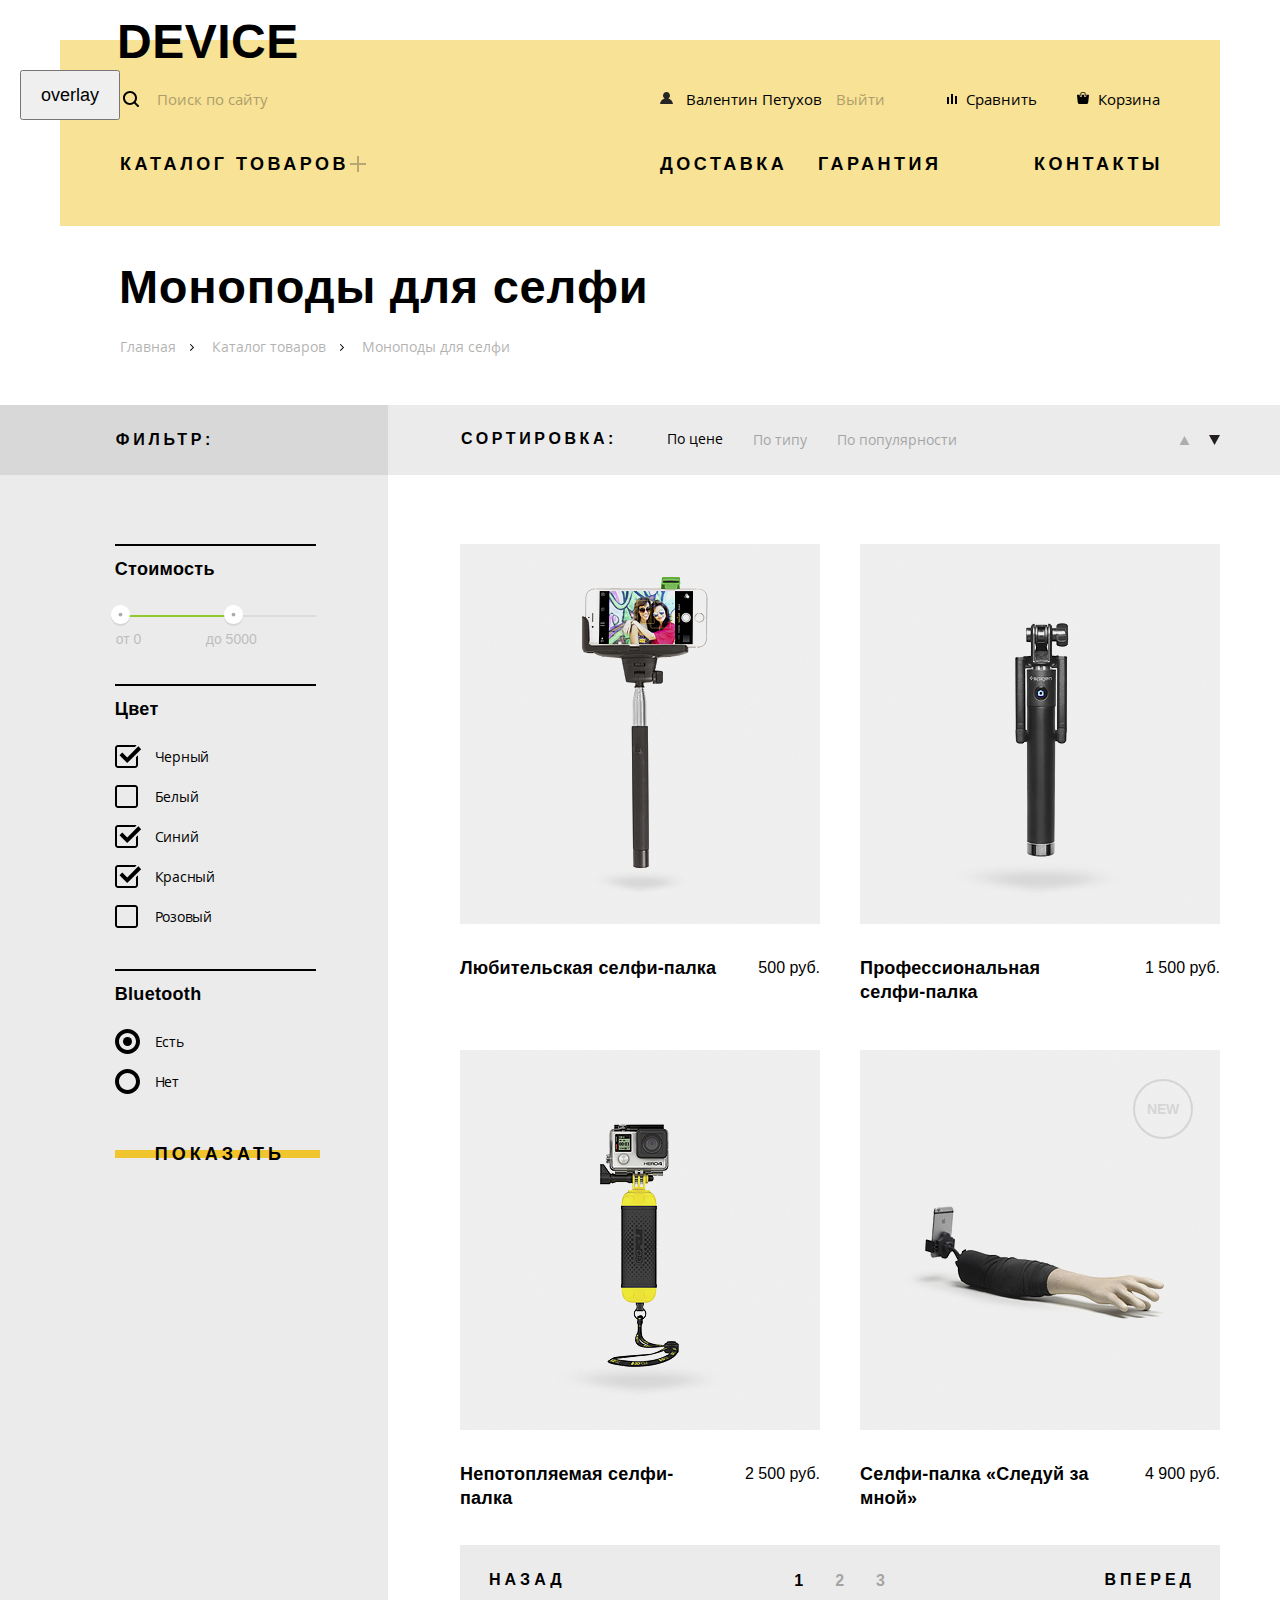
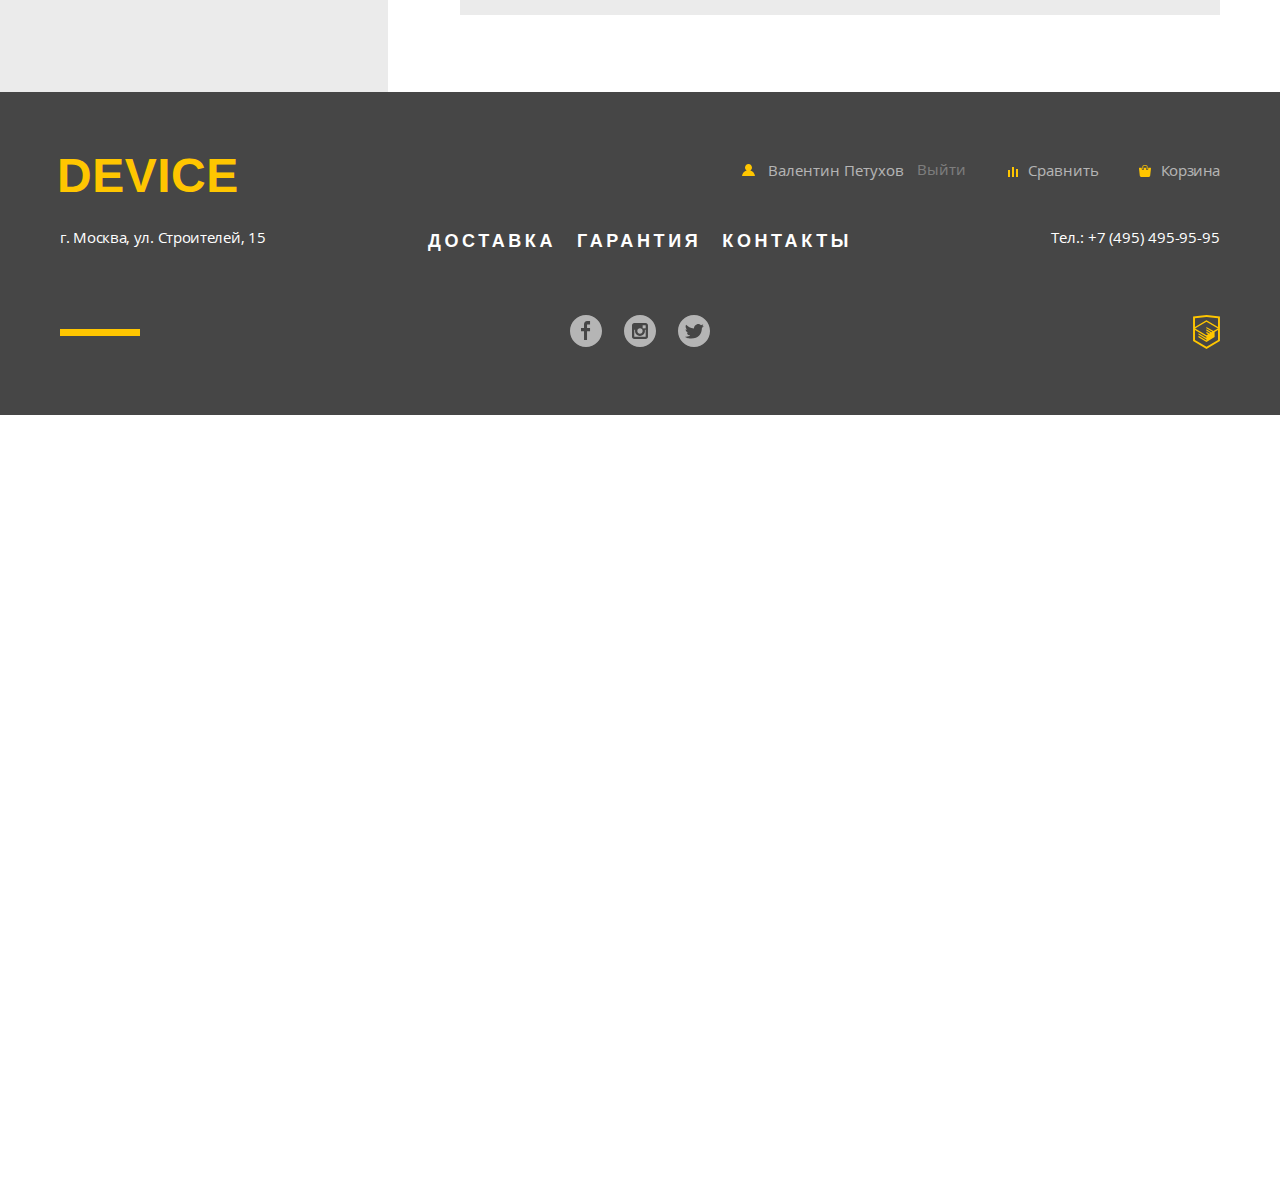
==== commit 564ff37a: "Закончил стилизацию по макету" ====
--- a/catalog-group.html
+++ b/catalog-group.html
@@ -7,10 +7,12 @@
     <link rel="stylesheet" href="css/master.css">
   </head>
   <body>
-      <div class="wraper header-wraper">
-      <header class="page-header">
-
-          <h1><a href="index.html" aria-label="На главную страницу магазина">DEVICE</a></h1>
+    <button class="overlay-button" type="button" onclick="showOverlay()" name="button">overlay</button>
+    <div class="overlay-picture visually-hidden"></div>
+
+    <div class="wraper header-wraper">
+      <header class="page-header inner-header">
+          <h1><a href="index.html">DEVICE</a></h1>
           <nav class="page-navi">
             <div class="search-user-wraper">
               <form class="search-form" action="" method="get">
@@ -19,7 +21,7 @@
                 <button type="submit" name="search-submit"><span>Найти</span></button>
               </form>
               <ul class="user-navi">
-                <li class="user-navi-item login"><a href="#" class="header-login-link login-link">Войти</a></li>
+                <li class="user-navi-item login"><a class="header-login-link login-link">Валентин Петухов</a><a href="#" class="logout">Выйти</a> </li>
                 <li class="user-navi-item compare"><a href="#" class="header-compare-link compare-link">Сравнить</a></li>
                 <li class="user-navi-item cart"><a href="#" class="header-cart-link cart-link">Корзина</a></li>
               </ul>
@@ -52,171 +54,195 @@
             </div>
           </nav>
       </header>
-      </div>
-        <main>
-          <div class="wraper wraper-main">
-            <h1>Моноподы для селфи</h1>
-            <ul class="breadcrumbs">
-              <li><a href="index.html">Главная</a> </li>
-              <li><a href="catalog.html">Каталог товаров</a> </li>
-              <li class="breadcrumbs-current">Моноподы для селфи</li>
-            </ul>
-            <section class="filter">
+    </div>
+    <main class="inner-main">
+        <div class="wraper wraper-main">
+        <h1>Моноподы для селфи</h1>
+        <ul class="breadcrumbs">
+          <li><a href="index.html">Главная</a> </li>
+          <li><a href="catalog.html">Каталог товаров</a> </li>
+          <li class="breadcrumbs-current">Моноподы для селфи</li>
+        </ul>
+        </div>
+        <section class="filter-galery">
+          <div class="filter">
+            <div class="filter-column">
               <h2>фильтр:</h2>
               <form class="filter-form" action="index.html" method="post">
-
                 <ul class="parameters">
                   <li class="parameters-item parameters-price">
                     <h3>Стоимость</h3>
-                    <input type="range" name="" value="">
+                    <input type="range" name="price-range" id="pricerange" value="5000" min="0" max="8000">
+                    <div class="fake-range">
+                      <div class="fake-range-buttons">
+
+                      </div>
+                    </div>
                   </li>
                   <li class="parameters-item parameters-color"></li>
                     <h3>Цвет</h3>
                     <ul class="colors-list">
                       <li>
-                        <input type="checkbox" name="black" id="black" checked>
+                        <input type="checkbox" class="visually-hidden" name="black" id="black" checked>
                         <label for="black">Черный</label>
                       </li>
                       <li>
-                        <input type="checkbox" name="white" id="white">
+                        <input type="checkbox" class="visually-hidden" name="white" id="white">
                         <label for="white">Белый</label>
                       </li>
                       <li>
-                        <input type="checkbox" name="blue" id="blue" checked>
+                        <input type="checkbox" class="visually-hidden" name="blue" id="blue" checked>
                         <label for="blue">Синий</label>
                       </li>
                       <li>
-                        <input type="checkbox" name="red" id="red" checked>
+                        <input type="checkbox" class="visually-hidden" name="red" id="red" checked>
                         <label for="red">Красный</label>
                       </li>
                       <li>
-                        <input type="checkbox" name="pink" id="pink">
+                        <input type="checkbox" class="visually-hidden" name="pink" id="pink">
                         <label for="pink">Розовый</label>
                       </li>
                     </ul>
                   </li>
                   <li class="parameters-item parameters-bt">
                     <h3>Bluetooth</h3>
-                    <input type="radio" name="bt" id="bt-yes" value="yes" checked><label for="bt-yes">Есть</label>
-                    <input type="radio" name="bt" id="bt-no" value="no"><label for="bt-no">Нет</label>
+                    <ul class="bt-list">
+                      <li>
+                        <input type="radio" class="visually-hidden" name="bt" id="bt-yes" value="yes" checked><label for="bt-yes">Есть</label>
+                      </li>
+                      <li>
+                        <input type="radio" class="visually-hidden" name="bt" id="bt-no" value="no"><label for="bt-no">Нет</label>
+                      </li>
+                    </ul>
                   </li>
                 </ul>
-                <button type="submit" name="show">Показать</button>
+                <button type="submit" name="show" class="filter-submit-button button">Показать</button>
               </form>
-            </section>
-            <section class="product-gallery">
-              <h2 class="visually-hidden">Галерея товаров</h2>
-              <nav class="sorting">
-                <span>Сортировка:</span>
-                <ul class="sorting-types">
-                  <li class="sorting-types-item">
-                    <a class="sorting-type-btn">По цене</a>
-                  </li>
-                  <li>
-                    <a class="sorting-type-btn">По типу</a>
-                  </li>
-                  <li>
-                    <a class="sorting-type-btn">По популярности</a>
-                  </li>
-                </ul>
-                <ul class="sorting-order">
-                  <li>
-                    <a class="sorting-order-btn">По возрастанию</a>
-                  </li>
-                  <li>
-                    <a class="sorting-order-btn">По убыванию</a>
-                  </li>
-                </ul>
-              </nav>
-              <ul class="product-cards">
-                <li class="product-cardds-item">
+            </div>
+          </div>
+          <div class="product-gallery">
+            <h2 class="visually-hidden">Галерея товаров</h2>
+            <nav class="sorting">
+              <h3>Сортировка:</h3>
+              <ul class="sorting-types">
+                <li class="sorting-types-item sorting-type-current">
+                  По цене
+                </li>
+                <li>
+                  <a href="#" class="sorting-type-btn">По типу</a>
+                </li>
+                <li>
+                  <a href="#" class="sorting-type-btn">По популярности</a>
+                </li>
+              </ul>
+              <ul class="sorting-order">
+                <li>
+                  <a href="#" class="sorting-order-btn" aria-label="сортировать по возрастанию"></a>
+                </li>
+                <li class="sorting-order-current">
+                  <a class="sorting-order-btn" aria-label="сортировать по убыванию"></a>
+                </li>
+              </ul>
+            </nav>
+            <ul class="product-cards">
+              <li class="product-cardds-item">
+                <div class="item-name-price">
                   <h3>Любительская селфи-палка</h3>
                   <p>500 руб.</p>
-                  <p>
-                    <img src="img/item-1.jpg" alt="Любительская селфи-палка">
-                    <div class="item-overlay">
-                      <button type="button" class="to-cart-btn"name="add-to-cart">В корзину</button>
-                      <button type="button" class="to-compare-btn"name="add-to-compare">Добавить к сравнению</button>
-                    </div>
-                  </p>
-                </li>
-                <li class="product-cardds-item">
-                  <h3>Профессиональная селфи-палка </h3>
+                </div>
+
+                <div class="image-container">
+                  <button type="button" class="to-cart-btn button" name="add-to-cart">В корзину</button>
+                  <button type="button" class="to-compare-btn" name="add-to-compare">Добавить к сравнению</button>
+                  <img src="img/item-1.jpg" alt="Любительская селфи-палка">
+                </div>
+              </li>
+              <li class="product-cardds-item">
+                <div class="item-name-price">
+                  <h3>Профессиональная <br>селфи-палка </h3>
                   <p>1 500 руб.</p>
-                  <p>
-                    <img src="img/item-2.jpg" alt="Профессиональная селфи-палка ">
-                    <div class="item-overlay">
-                      <button type="button" class="to-cart-btn"name="add-to-cart">В корзину</button>
-                      <button type="button" class="to-compare-btn"name="add-to-compare">Добавить к сравнению</button>
-                    </div>
-                  </p>
-                </li>
-                <li class="product-cardds-item">
+                </div>
+
+                <div class="image-container">
+                  <button type="button" class="to-cart-btn button" name="add-to-cart">В корзину</button>
+                  <button type="button" class="to-compare-btn" name="add-to-compare">Добавить к сравнению</button>
+                  <img src="img/item-2.jpg" alt="Профессиональная селфи-палка ">
+                </div>
+              </li>
+              <li class="product-cardds-item">
+                <div class="item-name-price">
                   <h3>Непотопляемая селфи-палка</h3>
                   <p>2 500 руб.</p>
-                  <p>
-                    <img src="img/item-3.jpg" alt="Непотопляемая селфи-палка">
-                    <div class="item-overlay">
-                      <button type="button" class="to-cart-btn"name="add-to-cart">В корзину</button>
-                      <button type="button" class="to-compare-btn"name="add-to-compare">Добавить к сравнению</button>
-                    </div>
-                  </p>
-                </li>
-                <li class="product-cardds-item">
+                </div>
+
+                <div class="image-container">
+                  <button type="button" class="to-cart-btn button" name="add-to-cart">В корзину</button>
+                  <button type="button" class="to-compare-btn" name="add-to-compare">Добавить к сравнению</button>
+                  <img src="img/item-3.jpg" alt="Непотопляемая селфи-палка">
+                </div>
+              </li>
+              <li class="product-cardds-item">
+                <div class="item-name-price">
                   <h3>Селфи-палка «Следуй за мной»</h3>
                   <p>4 900 руб.</p>
-                  <p>
-                    <img src="img/item-4.jpg" alt="Селфи-палка «Следуй за мной»">
-                    <div class="item-overlay">
-                      <button type="button" class="to-cart-btn"name="add-to-cart">В корзину</button>
-                      <button type="button" class="to-compare-btn"name="add-to-compare">Добавить к сравнению</button>
-                    </div>
-                    <div class="new-stamp">new
-
-                    </div>
-                  </p>
-                </li>
-              </ul>
-              <ul class="paginator">
-                <li class="paginator-item">Назад</li>
-                <li class="paginator-item paginator-item-current">1</li>
-                <li class="paginator-item">2</li>
-                <li class="paginator-item">3</li>
-                <li class="paginator-item">Вперед</li>
-              </ul>
-            </section>
+                </div>
+
+                <div class="image-container">
+                  <button type="button" class="to-cart-btn button" name="add-to-cart">В корзину</button>
+                  <button type="button" class="to-compare-btn" name="add-to-compare">Добавить к сравнению</button>
+                  <img src="img/item-4.jpg" alt="Селфи-палка «Следуй за мной»">
+                  <div class="new-stamp">new
+
+                  </div>
+                </div>
+              </li>
+            </ul>
+            <ul class="paginator">
+              <li class="paginator-item"><a href="#">Назад</a></li>
+              <li class="paginator-item">
+                <ul class="page-numbers">
+                  <li class="page-number page-number-current">1</li>
+                  <li class="page-number"><a href="#">2</a></li>
+                  <li class="page-number"><a href="#">3</a></li>
+                </ul>
+              </li>
+              <li class="paginator-item"><a href="#">Вперед</a></li>
+            </ul>
           </div>
-        </main>
-        <footer class="page-footer">
-
-          <nav class="footer-navi">
-            <span>DEVICE</span>
-            <ul class="footer-navi-user">
-              <li><a href="#" class="footer-navi-user-link footer-login-link">Войти</a></li>
-              <li><a href="#" class="footer-navi-user-link footer-compare-link">Сравнить</a></li>
-              <li><a href="#" class="footer-navi-user-link footer-cart-link">Корзина</a></li>
-            </ul>
-          </nav>
-          <div class="footer-info">
-            <p>г. Москва, ул. Строителей, 15</p>
-            <ul class="footer-info-services">
-              <li><a href="#" class="footer-delivery-link footer-info-services-link">доставка</a> </li>
-              <li><a href="#" class="footer-warranty-link footer-info-services-link">гарантия</a> </li>
-              <li><a href="#" class="footer-credit-link footer-info-services-link">контакты</a> </li>
-            </ul>
-            <p>Тел.: +7 (495) 495-95-95</p>
+        </section>
+    </main>
+    <footer class="page-footer">
+      <div class="wraper footer-wraper">
+        <nav class="footer-navi">
+          <h1><a>DEVICE</a></h1>
+          <ul class="footer-navi-user">
+            <li><a class="footer-navi-user-link footer-login-link">Валентин Петухов</a><a href="#" class="logout">Выйти</a> </li>
+            <li><a href="#" class="footer-navi-user-link footer-compare-link">Сравнить</a></li>
+            <li><a href="#" class="footer-navi-user-link footer-cart-link">Корзина</a></li>
+          </ul>
+        </nav>
+        <div class="footer-info">
+          <p>г. Москва, ул. Строителей, 15</p>
+          <ul class="footer-info-services">
+            <li><a href="#" class="footer-delivery-link footer-info-services-link">доставка</a> </li>
+            <li><a href="#" class="footer-warranty-link footer-info-services-link">гарантия</a> </li>
+            <li><a href="#" class="footer-credit-link footer-info-services-link">контакты</a> </li>
+          </ul>
+          <p>Тел.: +7 (495) 495-95-95</p>
+        </div>
+
+        <div class="footer-social-copyright">
+          <ul class="footer-social">
+            <li><a href="#" class="social-button fb-link" aria-label="Facebook"></a></li>
+            <li><a href="#" class="social-button inst-link" aria-label="Instagram"></a></li>
+            <li><a href="#" class="social-button tw-link" aria-label="Twitter"></a></li>
+          </ul>
+          <div class="footer-copyright">
+            <a href="https://htmlacademy.ru/" aria-label="Ссылка на htmlacademy"></a>
           </div>
-
-          <div class="footer-social-copyright">
-            <ul class="footer-social">
-              <li><a href="#" class="social-button fb-link">Фейсбук</a></li>
-              <li><a href="#" class="social-button inst-link">Инстаграм</a></li>
-              <li><a href="#" class="social-button tw-link">Твиттер</a></li>
-            </ul>
-            <div class="footer-copyright">
-            </div>
-          </div>
-        </footer>
-
+        </div>
+      </div>
+    </footer>
+    <script type="text/javascript" src="js/innerscripts.js"></script>
   </body>
 </html>
--- a/css/master.css
+++ b/css/master.css
@@ -37,11 +37,13 @@
 
   /* background: url("../img/device-index.jpg") no-repeat 0 0; */
   /* background: url("../img/slide-2.jpg") no-repeat 0 0; */
-  background: url("../img/slide-3.jpg") no-repeat 0 0;
-  background-size: cover;
-  z-index: 10;
+  /* background: url("../img/slide-3.jpg") no-repeat 0 0; */
+  background: url("../img/device-catalog.jpg") no-repeat 0 0;
+  background-size: contain;
+  z-index: 20;
   opacity: .4;
-  filter: invert(100%)
+  filter: invert(100%);
+
 }
 
 .overlay-button {
@@ -94,7 +96,8 @@
     #f7e296 40px);
 }
 
-.page-header h1 {
+.page-header h1,
+.page-footer h1 {
   margin: 0 0 11px -3px;
 
   font-weight: 900;
@@ -102,10 +105,19 @@
   line-height: 48px;
   letter-spacing: 0.5px;
 }
+
+.inner-header {
+  min-height: 226px;
+}
+
+header.inner-header h1 {
+  margin-top: 3px;
+  margin-bottom: 8px;
+}
+
 .page-header a {
   text-decoration: none;
   color: #000000;
-
 }
 
 .page-header a:hover {
@@ -123,7 +135,8 @@
 }
 
 .page-navi,
-.catalog-menu {
+.catalog-menu,
+.footer-navi-user {
   font-family: "Opensans", Arial, sans-serif;
   font-size: 15px;
   line-height: 30px;
@@ -140,15 +153,6 @@
   margin-bottom: 29px;
 }
 
-.user-navi {
-  display: flex;
-  flex-wrap: wrap;
-
-  margin: 0;
-  margin-left: 100px;
-
-  list-style: none;
-}
 .search-form {
   position: relative;
   display: flex;
@@ -242,6 +246,11 @@
 
   width: 500px;
   padding: 0;
+  margin: 0;
+  margin-left: 100px;
+
+  list-style: none;
+
 }
 .user-navi-item {
   position: relative;
@@ -249,15 +258,35 @@
   flex-basis: 100px;
   padding: 9.5px 0;
 }
+
+.user-navi .login {
+  position: relative;
+  flex-grow: 1;
+  width: 260px;
+}
 .compare {
   margin-left: auto;
+}
+
+.logout {
+  display: none;
+  position: absolute;
+  top: 9.5px;
+  padding-left: 0;
+  right: 55px;
+  opacity: 0.3;
+  cursor: pointer;
+}
+
+.show-logout {
+  display: block;
 }
 
 .user-navi-item:nth-child(3n) {
   margin-left: 20px;
   text-align: right;
 }
-.user-navi a {
+.user-navi a:not(.logout) {
   padding-left: 26px;
 
   font-weight: 400;
@@ -275,6 +304,9 @@
   background: url("../img/user.svg") no-repeat 0 0;
 }
 
+a.logout::before {
+  background: none;
+}
 .compare a::before {
   left: 4px;
 
@@ -349,6 +381,7 @@
   visibility: hidden;
   position: absolute;
   top: 24px;
+  left: 0;
   z-index: 2;
 
   display: flex;
@@ -502,6 +535,7 @@
 
 .promo-slide > a {
   display: flex;
+  flex-wrap: wrap;
   justify-content: center;
   align-items: center;
 
@@ -593,11 +627,13 @@
   letter-spacing: 4px;
   color: #000000;
 
+  border: none;
   background:
   linear-gradient(transparent 16px,
     #f0c52e 16px,
     #f0c52e 24px,
     transparent 24px);
+  cursor: pointer;
 }
 
 .button:hover,
@@ -622,6 +658,7 @@
   font-size: 36px;
   line-height: 48px;
   letter-spacing: 0.1px;
+  text-align: left;
 }
 
 .promo-slide-specification td:nth-child(2n) {
@@ -633,6 +670,7 @@
   font-size: 13px;
   line-height: 20px;
   letter-spacing: -0.1px;
+  text-align: left;
 
   border-top: 5px solid transparent;
 }
@@ -742,6 +780,7 @@
   display: flex;
   min-height: 388px;
   padding-top: 80px;
+  margin-bottom: 94px;
 }
 
 .services-slider ul {
@@ -891,3 +930,1129 @@
   background: url("../img/credit.svg") no-repeat 0 0;
   background-size: contain;
 }
+
+.brands-list {
+  display: flex;
+  flex-wrap: wrap;
+  justify-content: space-between;
+  list-style: none;
+  margin: 0;
+  margin-bottom: 93px;
+  padding: 0;
+}
+
+.brands-list-item a{
+ position: relative;
+ display: block;
+ width: 260px;
+ height: 100px;
+}
+
+.brands-list-item img {
+  display: none;
+  position: absolute;
+  top: 0;
+  left: 0;
+  z-index: 1;
+}
+
+.brands-list-item:hover img,
+.brands-list-item a:focus img {
+  display: block;
+}
+
+.brands-list-item a:focus {
+  outline: none;
+}
+.brands-list-item a::before {
+  position: absolute;
+  top: 0;
+  left: 0;
+  z-index: 0;
+  content: "";
+
+  width: 260px;
+  height: 100px;
+}
+
+.brands-list-item:nth-child(1) a::before {
+  background: url("../img/logo-1g.png")
+}
+
+.brands-list-item:nth-child(2) a::before {
+  background: url("../img/logo-2g.png")
+}
+
+.brands-list-item:nth-child(3) a::before {
+  background: url("../img/logo-3g.png")
+}
+
+.brands-list-item:nth-child(4) a::before {
+  background: url("../img/logo-4g.png")
+}
+
+.info-wraper {
+  display: flex;
+
+  padding: 0;
+}
+
+.info-wraper section {
+  position: relative;
+  flex-basis: 600px;
+  padding: 0 18px;
+}
+
+.info-wraper section::before {
+  content: "";
+  position: absolute;
+  left: 20px;
+  width: 80px;
+  height: 7px;
+
+  background-color: #000000;
+}
+
+.info-wraper h2 {
+  margin: 52px 0 43px;
+
+  font-size: 47px;
+  line-height: 48px;
+  letter-spacing:  0.5px;
+}
+
+.info-wraper p {
+  margin: 0;
+  margin-bottom: 31px;
+  padding-right: 100px;
+
+  font-family: "Opensans", Arial, sans-serif;
+  font-size: 15px;
+  font-weight: 400;
+  line-height: 30px;
+  letter-spacing: -0.2px;
+}
+
+.info p:nth-of-type(2) {
+  letter-spacing: -.5px
+}
+
+.contacts p:nth-of-type(1) {
+  padding-right: 40px;
+  margin-bottom: 40px;
+}
+
+.info-wraper ul {
+  margin-top: 66px;
+  margin-bottom: 55px;
+  padding-left: 37px;
+  font-weight: 900;
+  font-size: 16px;
+  line-height: 40px;
+  letter-spacing: 0.2px;
+  list-style: none;
+}
+
+.info-wraper li {
+  position: relative;
+}
+
+.info-wraper li::before {
+  position: absolute;
+  content: "";
+  left: -34px;
+  top: 16px;
+  width: 8px;
+  height: 8px;
+  border: 2px solid #e5e5e5;
+  border-radius: 50%;
+}
+
+.contacts-map {
+  display: block;
+  height: 222px;
+  width: 560px;
+  margin-left: 2px;
+  margin-bottom: 69px;
+}
+
+.info-page-button {
+  padding: 8px 23px;
+  padding-right: 18px;
+}
+
+.contacts-page-button {
+  padding: 8px 40px;
+  padding-right: 37px;
+}
+
+.info-wraper .button {
+  margin-left: 2px;
+  letter-spacing: 3.7px;
+  margin-bottom: 81.5px;
+}
+
+.page-footer {
+  padding-top: 60px;
+  background: #464646;
+}
+
+.footer-navi {
+  display: flex;
+  flex-wrap: wrap;
+  justify-content: space-between;
+  margin-bottom: 11px;
+}
+
+.footer-navi h1 a{
+  color: #ffc600;
+  opacity: 1
+}
+
+.footer-navi h1 a:hover,
+.footer-navi h1 a:focus {
+  opacity: 0.6;
+}
+
+.footer-navi h1 a:active {
+  opacity: 0.3;
+}
+
+.footer-navi-user {
+  display: flex;
+  flex-wrap: wrap;
+  margin: 0;
+
+  padding: 0;
+  justify-content: flex-end;
+
+  list-style: none;
+}
+
+.footer-navi-user-link {
+  position: relative;
+  padding-left: 26px;
+}
+
+.footer-navi-user li {
+  position: relative;
+  padding: 3px 0;
+  margin-left: 36px;
+}
+
+.page-footer a {
+  text-decoration: none;
+  color: #ffffff;
+  opacity: 0.6;
+}
+
+.page-footer a:focus:not(:hover) {
+  outline: 2px solid #ffffff;
+  outline-offset: 2px;
+  opacity: 1;
+}
+
+.page-footer a:hover {
+  opacity: 1;
+}
+
+
+.page-footer a:active {
+  opacity: 0.3;
+}
+
+.footer-cart-link {
+  letter-spacing: -0.4px;
+}
+
+.footer-navi-user li::before {
+  content: "";
+  position: absolute;
+  top: 12px;
+  left: 0;
+
+  width: 13px;
+  height: 12px;
+
+  background: url("../img/user-f.svg") no-repeat 0 0;
+}
+
+.footer-navi-user li:hover::before {
+  opacity: 0.6;
+}
+
+.footer-navi-user li:active::before {
+  opacity: 0.3;
+}
+
+.footer-navi-user li:nth-child(2)::before {
+  top: 14.5px;
+  left: 6px;
+
+  background: url("../img/compare-f.svg") no-repeat 0 0;
+}
+
+.footer-navi-user li:nth-child(3)::before {
+  top: 13px;
+  left: 4px;
+
+  background: url("../img/cart-f.svg") no-repeat 0 0;
+}
+
+.footer-info {
+  display: flex;
+  flex-wrap: wrap;
+
+  color: #ffffff;
+
+  margin-bottom: 55px;
+}
+
+.footer-info p {
+  flex-basis: 360px;
+  margin: 0;
+  font-size: 15px;
+  font-family: "Opensans", Arial, sans-serif;
+  line-height: 30px;
+  letter-spacing: -0.3px;
+}
+
+.footer-info p:last-child {
+  letter-spacing: -0.1px;
+  text-align: right;
+}
+
+.footer-info-services {
+  display: flex;
+  flex-wrap: wrap;
+  flex-basis: 440px;
+  margin: 0;
+  padding: 0;
+  list-style: none;
+  justify-content: space-between;
+}
+
+.footer-info-services a {
+  display: block;
+  padding: 7px 8px;
+
+  text-transform: uppercase;
+  letter-spacing: 3.6px;
+  opacity: 1;
+  font-weight: 900;
+}
+
+.footer-info-services a:hover,
+.footer-info-services a:focus {
+  opacity: 0.6;
+}
+
+.footer-info-services a:active {
+  opacity: 0.3;
+}
+
+.footer-social-copyright {
+  display: flex;
+  flex-wrap: wrap;
+  position: relative;
+}
+
+.footer-social-copyright::before {
+  content: "";
+  position: absolute;
+  top: 14px;
+  width: 80px;
+  height: 7px;
+  background-color: #ffc600
+}
+
+.footer-social {
+  display: flex;
+  flex-wrap: wrap;
+  flex-basis: 400px;
+  justify-content: center;
+  margin: 0;
+  margin-left: 380px;
+  padding: 0;
+  list-style: none;
+
+}
+
+.footer-social a {
+  display: block;
+  width: 32px;
+  margin: 0 11px;
+  margin-bottom: 68px;
+  height: 32px;
+
+  background: url("../img/fb.svg") no-repeat 0 0;
+}
+
+.footer-social a:hover,
+.footer-social a:focus {
+  opacity: 0.3
+}
+
+.footer-social a:active {
+  opacity: 0.1;
+}
+
+a.inst-link {
+  background-image: url("../img/ins.svg")
+}
+
+a.tw-link {
+  background-image: url("../img/tw.svg")
+}
+
+.footer-copyright {
+  margin-left: auto;
+}
+
+.footer-copyright a {
+  display: block;
+
+  height: 35px;
+  width: 27px;
+  background: url("../img/logo-html.svg") no-repeat 0 0;
+  background-size: contain;
+
+  opacity: 1;
+}
+
+.footer-copyright a:hover,
+.footer-copyright a:focus {
+  opacity: 0.6;
+}
+
+.footer-copyright a:active {
+  opacity: 0.3;
+}
+
+.modal {
+  display: none;
+  position: absolute;
+  z-index: 14;
+  top: 0;
+  left: 0;
+
+  height: 100%;
+  width: 100%;
+
+  background: rgba(0, 0 , 0, 0.2)
+}
+
+.visible {
+  display: block;
+}
+.modal-wraper {
+  position: fixed;
+  z-index: 15;
+  top: calc(50% - 300px);
+  left: calc(50% - 480px);
+
+  padding: 93px 100px 77px;
+
+  font-size: 18px;
+  line-height: 24px;
+  font-weight: 900;
+
+  background: #ffffff;
+  box-shadow: 0 10px 20px 0 rgba(4, 6, 6, 0.2);
+}
+
+.show-popup {
+  animation: popup 0.5s
+}
+
+@keyframes popup {
+  from {
+    transform: translateX(-2000px);
+  }
+  80% {
+    transform: translateX(100px);
+  }
+  to {
+    transform: translateX(0);
+  }
+}
+
+.feedback-form {
+  display: flex;
+  flex-wrap: wrap;
+  width: 760px;
+}
+
+.feedback-form p {
+  margin: 0;
+  margin-bottom: 34px;
+}
+
+.feedback-form label {
+  display: block;
+  margin: 0;
+  margin-bottom: 7px;
+}
+
+
+p.feedback-email-info {
+  margin-left: auto;
+}
+
+.feedback-letter-info {
+  flex-basis: 760px;
+}
+
+.feedback-letter-info label {
+  letter-spacing: 0.2px;
+}
+
+.feedback-form input,
+.feedback-form textarea {
+  width: 360px;
+  padding: 16px 20px;
+
+  font-family: "Opensans", arial, sans-serif;
+  font-size: 14px;
+  line-height: 18px;
+  font-weight: 400;
+  border: none;
+  background: #f2f2f2;
+}
+
+.feedback-form textarea {
+  width: 760px;
+}
+
+.feedback-form input:hover,
+.feedback-form textarea:hover {
+  background: #eaeaea;
+}
+
+.feedback-form input:focus,
+.feedback-form textarea:focus {
+  background: #ffffff;
+  outline: 3px solid #f0c52e
+}
+
+.feedback-form input:invalid,
+.feedback-form textarea:invalid {
+  background: #f6dada;
+}
+
+.modal-close {
+  position: absolute;
+  top: 22px;
+  right: 22px;
+
+  width: 55px;
+  height: 55px;
+
+  background: url("../img/modal-close.svg") no-repeat 0 0;
+  background-size: contain;
+  border: none;
+  opacity: 0.5;
+
+  cursor: pointer;
+}
+
+.modal-close:focus,
+.modal-close:hover {
+  opacity: 1;
+  outline: none;
+}
+
+.modal-close:active {
+  opacity: 0.3;
+}
+
+.feedback-button {
+  border: none;
+  padding: 8px 32px;
+}
+
+.modal-map-wraper {
+  position: fixed;
+  z-index: 15;
+  top: calc(50% - 300px);
+  left: calc(50% - 480px);
+
+  height: 559px;
+  box-shadow: 0 10px 20px 0 rgba(4, 6, 6, 0.2);
+  transform-origin: right center;
+}
+
+.modal-map-wraper iframe {
+  position: absolute;
+}
+
+.show-map {
+  animation: map-scale 0.5s
+}
+
+@keyframes map-scale {
+  from {
+    transform: scale(0.25);
+  }
+  to {
+    transform: scale(1);
+  }
+}
+
+.inner-main h1 {
+  margin-top: 37px;
+  margin-bottom: 24px;
+  padding-left: 59px;
+
+  font-size: 47px;
+  line-height: 48px;
+  letter-spacing: 0.7px;
+}
+
+.breadcrumbs {
+  display: flex;
+  margin: 0;
+  margin-bottom: 46px;
+  padding: 0;
+  padding-left: 60px;
+
+  list-style: none;
+}
+
+.breadcrumbs a,
+.breadcrumbs .breadcrumbs-current {
+  display: block;
+  padding: 0;
+
+  font-family: "Opensans", Arial, sans-serif;
+  font-size: 14px;
+  line-height: 24px;
+  text-decoration: none;
+
+  color: #000000;
+
+  opacity: 0.3;
+}
+
+.breadcrumbs a:hover,
+.breadcrumbs a:focus {
+  opacity: 0.6
+}
+
+.breadcrumbs a:active {
+  opacity: 0.1;
+}
+
+.breadcrumbs li {
+  position: relative;
+  padding-right: 36px;
+}
+
+.breadcrumbs li:not(.breadcrumbs-current)::after {
+  content: "";
+  position: absolute;
+  top: 9px;
+  right: 18px;
+  width: 4px;
+  height: 7px;
+
+
+  background: url("../img/nav-arrow.svg")
+}
+
+.filter-galery {
+  display: flex;
+  background: linear-gradient(rgba(0, 0, 0, 0.08) 70px, transparent 70px);
+}
+
+.filter {
+  display: flex;
+  width: calc(50% - 252px);
+
+  background:
+  rgba(0, 0, 0, 0.08);
+}
+
+.filter-column {
+  flex-basis: 200px;
+  margin-left: auto;
+  margin-right: 68px;
+}
+
+.filter h2 {
+  margin-bottom: 82px;
+  padding: 10px 1px;
+  font-size: 16px;
+  line-height: 24px;
+  text-transform: uppercase;
+  letter-spacing: 3.8px;
+}
+
+.parameters {
+  margin: 0;
+  padding: 0;
+  list-style: none;
+}
+
+.parameters h3 {
+  position: relative;
+  margin: 0;
+  margin-bottom: 16px;
+  padding: 0;
+  padding-top: 13px;
+
+  font-size: 18px;
+  line-height: 24px;
+  letter-spacing: 0.3px;
+}
+
+.parameters h3:before {
+  content: "";
+  position: absolute;
+  top: 0;
+  left: 0;
+  height: 2px;
+  width: 201px;
+
+  background: #000000;
+}
+
+.filter-form input[type="range"] {
+  display: none;
+}
+
+.fake-range {
+  position: relative;
+  height: 2px;
+  width: 196px;
+  margin: 34px 0 67px 5px;
+
+  background: #dbdbdb;
+}
+
+.fake-range::before,
+.fake-range::after {
+  content: "от 0";
+  position: absolute;
+  top: 12px;
+  left: -4px;
+  color: #000000;
+  opacity: 0.2;
+  font-family: "Gilroy", arial, sans-serif;
+  font-size: 14px;
+  line-height: 24px;
+  font-weight: 400;
+}
+
+.fake-range::after {
+  content: "до 5000";
+  left: 86px;
+}
+
+.fake-range-buttons {
+  position: absolute;
+  left: 0;
+  right: 83px;
+
+  height: 2px;
+  background: #91c92f;
+}
+
+.fake-range-buttons::before,
+.fake-range-buttons::after {
+  content: "";
+  position: absolute;
+  top: -10px;
+  width: 20px;
+  height: 22px;
+  background: url("../img/filter-button.svg") no-repeat 1px 0;
+  background-size: contain;
+}
+
+.fake-range-buttons::before {
+  left: -10px;
+}
+
+.fake-range-buttons::after {
+  right: -10px;
+}
+
+.colors-list,
+.bt-list {
+  margin: 0;
+  margin-bottom: 32px;
+  padding: 0;
+  list-style: none;
+}
+
+.colors-list li,
+.bt-list li {
+  position: relative;
+  padding-left: 40px;
+  letter-spacing: -.3px;
+}
+
+.colors-list label,
+.bt-list label {
+  font-family: "Opensans", Arial, sans-serif;
+  font-size: 14px;
+  line-height: 40px;
+
+}
+
+.colors-list label:before,
+.colors-list label:after {
+  content: "";
+  position: absolute;
+  top: 8px;
+  left: 0;
+  width: 23px;
+  height: 23px;
+  background: url("../img/checkbox-off.svg") no-repeat 0 0;
+}
+
+.colors-list label:after {
+  display: none;
+  width: 27px;
+  background: url("../img/checkbox-on.svg")
+}
+
+.colors-list input:checked + label:after,
+.bt-list input:checked + label:after {
+  display: block;
+}
+
+.colors-list input:checked + label:before,
+.bt-list input:checked + label:before {
+  display: none;
+}
+
+.colors-list input:focus + label,
+.bt-list input:focus + label {
+  border-bottom: 2px solid #000000;
+}
+
+.colors-list label:hover::before,
+.colors-list label:hover::after,
+.bt-list label:hover::before,
+.bt-list label:hover::after {
+  opacity: 0.6
+}
+
+.colors-list input:disabled + label,
+.bt-list input:disabled + label {
+  opacity: 0.3
+}
+
+.bt-list label:before,
+.bt-list label:after {
+  content: "";
+  position: absolute;
+  top: 7px;
+  left: 0;
+  width: 25px;
+  height: 25px;
+  background: url("../img/radio-off.svg") no-repeat 0 0;
+}
+
+.bt-list label:after {
+  display: none;
+  background: url("../img/radio-on.svg")
+}
+
+.filter-submit-button {
+  padding-right: 35px;
+}
+
+.sorting {
+  display: flex;
+  flex-wrap: wrap;
+
+  width: 832px;
+  padding-left: 73px;
+}
+
+.sorting > h3 {
+  margin-bottom: 0;
+  margin-top: 22px;
+  padding: 0;
+  font-size: 16px;
+  line-height: 24px;
+  text-transform: uppercase;
+  letter-spacing: 3.6px;
+}
+
+.sorting-types {
+  display: flex;
+  flex-wrap: wrap;
+  margin-top: 22px;
+  margin-left: 50px;
+  padding: 0;
+
+  list-style: none;
+}
+
+.sorting-types li {
+  margin-right: 30px;
+}
+
+.sorting-types a,
+.sorting-type-current {
+  text-decoration: none;
+  font-size: 14px;
+  line-height: 18px;
+  font-family: "Opensans", arial,sans-serif;
+  color: #000000;
+  opacity: 0.3;
+}
+
+.sorting-types a:hover {
+  opacity: 0.6;
+}
+
+.sorting-types a:active {
+  opacity: 1;
+}
+
+.sorting-type-current {
+  opacity: 1;
+  padding-top: 3px;
+}
+
+.sorting-order {
+  display: flex;
+  margin: 0;
+  margin-top: 30px;
+  margin-left: auto;
+  padding: 0;
+  list-style: none;
+}
+
+.sorting-order-btn {
+  display: block;
+  width: 11px;
+  height: 10px;
+  margin-left: 19px;
+  opacity: 0.3;
+
+  background: url("../img/icon-up-dir.svg") no-repeat 0 1px;
+}
+
+.sorting-order-btn:hover {
+  opacity: 0.6;
+}
+
+.sorting-order-btn:active,
+.sorting-order-current a.sorting-order-btn {
+  opacity: 1;
+}
+
+.sorting-order li:last-child .sorting-order-btn {
+  background: url("../img/icon-down-dir.svg") no-repeat 0 0;
+}
+
+.inner-main :not(.button):focus {
+  outline: 2px solid #000000;
+  outline-offset: 2px;
+}
+
+.product-cards {
+  display: flex;
+  flex-wrap: wrap;
+  justify-content: space-between;
+  margin: 0;
+  margin-top: 64px;
+  margin-left: 72px;
+  padding: 0;
+  width: 760px;
+
+  list-style: none;
+}
+
+.product-cardds-item {
+  display: flex;
+  flex-direction: column;
+  min-height: 495px;
+  margin-top: 11px;
+}
+
+.image-container {
+  order: -1;
+  position: relative;
+
+  height: 380px;
+  width: 360px;
+}
+
+.image-container button {
+  position: absolute;
+  z-index: 1;
+
+  opacity: 0;
+}
+
+.image-container button:first-child {
+  top: 170px;
+  left: 80px;
+}
+
+.image-container button:nth-child(2) {
+  top: 225px;
+  left: 109px;
+
+  margin: 0;
+  padding: 0;
+
+  font-family: "Opensans", Arial, sans-serif;
+  font-size: 13px;
+  line-height: 36px;
+
+  border: none;
+  background: none;
+
+  cursor: pointer;
+}
+
+.image-container:hover img,
+.image-container button:focus ~ img {
+  opacity: 0.7;
+}
+
+.image-container:hover button,
+.image-container button:focus,
+.image-container button:hover {
+  opacity: 1;
+}
+
+.image-container:hover button:nth-child(2) {
+opacity: 0.5;
+}
+
+.image-container button:nth-child(2):hover {
+  opacity: 1;
+}
+
+.image-container button:nth-child(2):active {
+  opacity: 0.2;
+}
+
+.new-stamp {
+  position: absolute;
+  top: 29px;
+  right: 27px;
+
+  display: flex;
+  justify-content: center;
+  align-items: center;
+
+  width: 60px;
+  height: 60px;
+
+  text-transform: uppercase;
+  font-size: 14px;
+  font-weight: 900;
+  line-height: 24px;
+  letter-spacing: -0.2px;
+
+  border: 2px solid #000000;
+  border-radius: 50%;
+
+  opacity: 0.1
+}
+
+.item-name-price {
+  display: flex;
+  justify-content: space-between;
+  width: 360px;
+  margin-top: 32px;
+}
+
+.item-name-price h3 {
+  margin: 0;
+  padding: 0;
+  max-width: 260px;
+  font-size: 18px;
+  line-height: 24px;
+  letter-spacing: 0.2px;
+}
+
+.item-name-price p {
+  margin: 0;
+  padding: 0;
+  font-size: 16px;
+  line-height: 24px;
+}
+
+.paginator {
+  display: flex;
+  justify-content: space-between;
+  margin: 0;
+  margin-bottom: 77px;
+  padding: 0;
+  margin-left: 72px;
+  width: 760px;
+  height: 70px;
+  list-style: none;
+
+  background-color: rgba(0, 0, 0, 0.08);
+}
+
+.paginator-item > a,
+.page-number-current,
+.page-number a {
+  display: block;
+  padding: 23px 25px 23px 29px;
+
+  font-family: "Gilroy", arial, sans-serif;
+  font-size: 16px;
+  line-height: 24px;
+  font-weight: 900;
+  text-transform: uppercase;
+  letter-spacing: 4px;
+  text-decoration: none;
+  color: #000000;
+}
+
+.page-numbers {
+  display: flex;
+  justify-content: space-around;
+  margin: 0;
+  margin-right: -33px;
+  padding: 0;
+
+  list-style: none;
+}
+
+.page-number-current,
+.page-number a {
+  padding: 24px 6px 22px;
+  margin-right: 16px;
+}
+
+.page-number a {
+  opacity: 0.3;
+}
+
+.paginator-item:first-child:hover,
+.paginator-item:last-child:hover {
+  background-color: #d9d9d9
+}
+
+.paginator-item:first-child a:active,
+.paginator-item:last-child a:active {
+  opacity: 0.3;
+  outline: none;
+}
+
+.footer-navi-user li:first-child {
+  position: relative;
+  flex-grow: 1;
+  width: 224px;
+}
+
+.footer-navi-user .logout {
+  top: 2px;
+  right: 0;
+  color: #ffffff;
+  opacity: 0.3;
+}
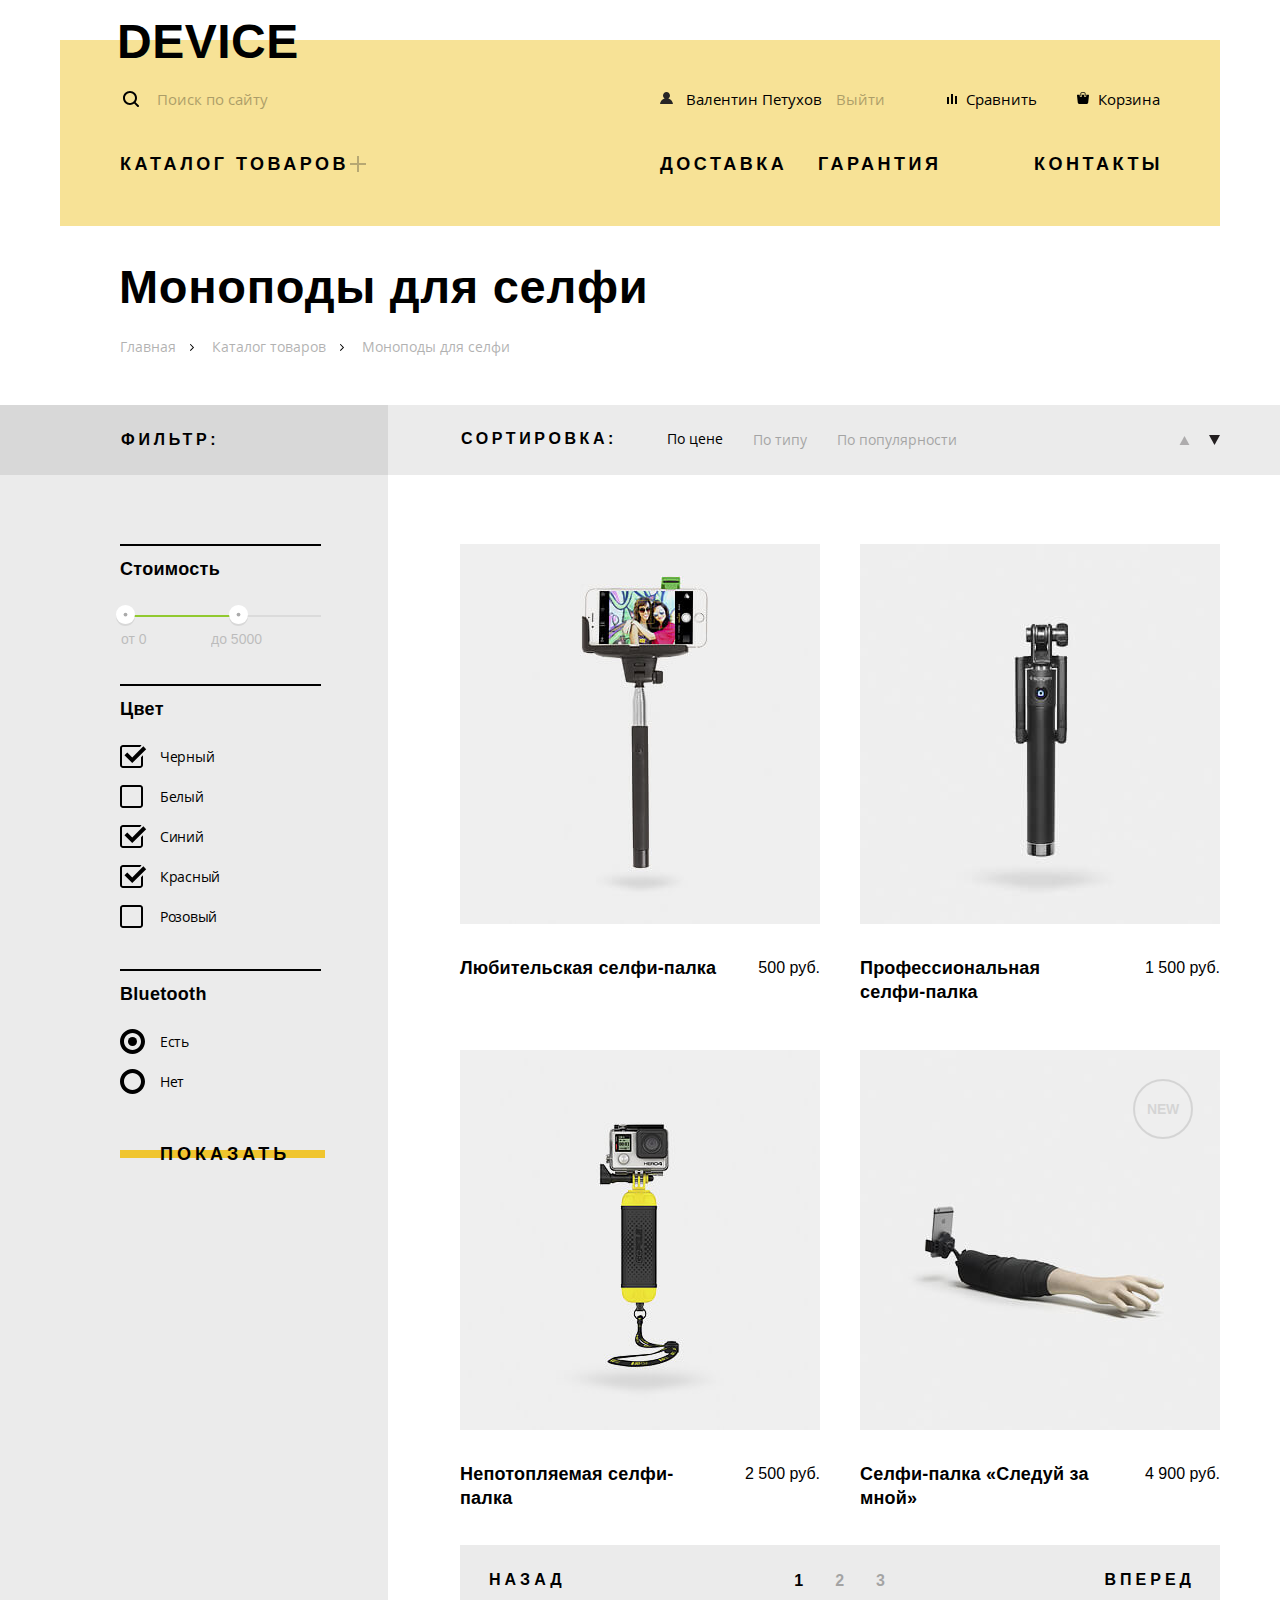
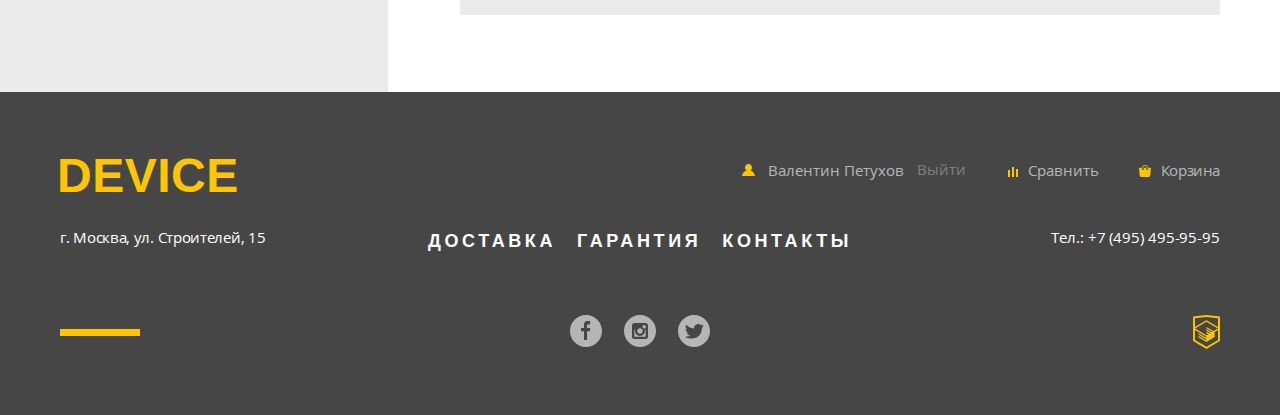
==== commit 44aa1943: "autoprefixer, minimize, jscompress" ====
--- a/catalog-group.html
+++ b/catalog-group.html
@@ -4,11 +4,9 @@
     <meta charset="utf-8">
     <title>DEVICE магазин гаджетов</title>
     <link rel="stylesheet" href="css/normalize.css">
-    <link rel="stylesheet" href="css/master.css">
+    <link rel="stylesheet" href="css/master_mini.css">
   </head>
   <body>
-    <button class="overlay-button" type="button" onclick="showOverlay()" name="button">overlay</button>
-    <div class="overlay-picture visually-hidden"></div>
 
     <div class="wraper header-wraper">
       <header class="page-header inner-header">
--- a/css/master_mini.css
+++ b/css/master_mini.css
@@ -0,0 +1,1986 @@
+
+Result
+ Source map
+ Restructure
+ Beautify
+@-webkit-keyframes popup {
+    0% {
+        -webkit-transform: translateX(-2000px);
+        transform: translateX(-2000px)
+    }
+
+    80% {
+        -webkit-transform: translateX(100px);
+        transform: translateX(100px)
+    }
+
+    to {
+        -webkit-transform: translateX(0);
+        transform: translateX(0)
+    }
+}
+
+@keyframes popup {
+    0% {
+        -webkit-transform: translateX(-2000px);
+        transform: translateX(-2000px)
+    }
+
+    80% {
+        -webkit-transform: translateX(100px);
+        transform: translateX(100px)
+    }
+
+    to {
+        -webkit-transform: translateX(0);
+        transform: translateX(0)
+    }
+}
+
+@-webkit-keyframes map-scale {
+    0% {
+        -webkit-transform: scale(.25);
+        transform: scale(.25)
+    }
+
+    to {
+        -webkit-transform: scale(1);
+        transform: scale(1)
+    }
+}
+
+@keyframes map-scale {
+    0% {
+        -webkit-transform: scale(.25);
+        transform: scale(.25)
+    }
+
+    to {
+        -webkit-transform: scale(1);
+        transform: scale(1)
+    }
+}
+
+@font-face {
+    font-family:"Gilroy";src:url(../fonts/gilroyextrabold.woff2) format("woff2"),url(../fonts/gilroylight.woff2) format("woff2");font-family:"Opensans";src:url(../fonts/opensans.woff2) format("woff2"),url(../fonts/opensanslight.woff2) format("woff2")
+}
+
+html {
+    height: 100%;
+    min-width: 1200px;
+    -webkit-box-sizing: border-box;
+    box-sizing: border-box
+}
+
+body {
+    position: relative;
+    margin: 0;
+    padding: 0;
+    font-family: "Gilroy",Arial,sans-serif;
+    font-size: 18px;
+    line-height: 24px;
+    color: #000;
+    background-color: #fff
+}
+
+*,::after,::before {
+    -webkit-box-sizing: inherit;
+    box-sizing: inherit
+}
+
+img {
+    max-width: 100%
+}
+
+.visually-hidden {
+    position: absolute;
+    width: 1;
+    height: 1;
+    margin: -1;
+    border: 0;
+    padding: 0;
+    overflow: hidden;
+    clip: rect(0,0,0,0)
+}
+
+.header-wraper,body,footer,html,main {
+    width: 100%
+}
+
+.wraper {
+    position: relative;
+    width: 1200px;
+    margin: 0 auto;
+    padding: 0 20px
+}
+
+.page-header {
+    min-height: 214px;
+    padding: 15px 60px 0;
+    background: -webkit-linear-gradient(top,transparent 40px,#f7e296 40px);
+    background: -o-linear-gradient(top,transparent 40px,#f7e296 40px);
+    background: linear-gradient(to bottom,transparent 40px,#f7e296 40px)
+}
+
+.page-footer h1,.page-header h1 {
+    margin: 0 0 11px -3px;
+    font-weight: 900;
+    font-size: 48px;
+    line-height: 48px;
+    letter-spacing: .5px
+}
+
+.inner-header {
+    min-height: 226px
+}
+
+header.inner-header h1 {
+    margin-top: 3px;
+    margin-bottom: 8px
+}
+
+.page-header a {
+    text-decoration: none;
+    color: #000
+}
+
+.page-header a:hover {
+    outline: 0;
+    opacity: .6
+}
+
+.page-header a:active,.search-form button:active span {
+    opacity: .3
+}
+
+.page-header a:focus:not(:hover) {
+    outline: 2px solid #000;
+    outline-offset: 2px;
+    opacity: .6
+}
+
+.catalog-menu,.footer-navi-user,.page-navi {
+    font-family: "Opensans",Arial,sans-serif;
+    font-size: 15px;
+    line-height: 30px;
+    vertical-align: middle;
+    text-transform: capitalize;
+    letter-spacing: normal;
+    font-weight: 400
+}
+
+.search-form,.search-user-wraper {
+    display: -webkit-box;
+    display: -ms-flexbox;
+    display: flex
+}
+
+.search-user-wraper {
+    -ms-flex-wrap: wrap;
+    flex-wrap: wrap;
+    margin-bottom: 29px
+}
+
+.search-form {
+    position: relative;
+    width: 440px;
+    font-weight: 100;
+    font-size: 15px;
+    line-height: 30px
+}
+
+.search-form button,.search-form input {
+    font: inherit;
+    background-color: transparent
+}
+
+.search-form input {
+    -webkit-box-flex: 1;
+    -ms-flex-positive: 1;
+    flex-grow: 1;
+    border: 0;
+    padding: 9.5px 20px 9.5px 37px
+}
+
+.search-form button {
+    padding: 7.5px 20px
+}
+
+.search-form label::after {
+    content: "";
+    position: absolute;
+    top: 17px;
+    left: 3px;
+    width: 16px;
+    height: 16px;
+    background: url(../img/search.svg)
+}
+
+.search-form input::-webkit-input-placeholder {
+    color: #000;
+    opacity: .3
+}
+
+.search-form input:-ms-input-placeholder,.search-form input::-ms-input-placeholder {
+    color: #000;
+    opacity: .3
+}
+
+.search-form input::placeholder {
+    color: #000;
+    opacity: .3
+}
+
+.search-form button {
+    visibility: hidden;
+    border-color: #000;
+    cursor: pointer
+}
+
+.search-form button:focus,.search-form button:hover {
+    visibility: visible;
+    color: #fff;
+    background-color: #000
+}
+
+.search-form input:focus {
+    -webkit-box-shadow: inset 0 -2px 0 #000;
+    box-shadow: inset 0 -2px 0 #000;
+    outline: 0
+}
+
+.search-form input:focus::-webkit-input-placeholder,.search-form:hover input::-webkit-input-placeholder {
+    opacity: .6
+}
+
+.search-form input:focus:-ms-input-placeholder,.search-form input:focus::-ms-input-placeholder,.search-form:hover input:-ms-input-placeholder,.search-form:hover input::-ms-input-placeholder {
+    opacity: .6
+}
+
+.search-form input:focus::placeholder,.search-form:hover input::placeholder {
+    opacity: .6
+}
+
+::-webkit-search-cancel-button {
+    -webkit-appearance: none;
+    width: 16px;
+    height: 16px;
+    background: url(../img/close-cross.svg);
+    background-size: contain;
+    cursor: pointer
+}
+
+.search-form input:focus+button {
+    visibility: visible
+}
+
+.user-navi {
+    display: -webkit-box;
+    display: -ms-flexbox;
+    display: flex;
+    -ms-flex-wrap: wrap;
+    flex-wrap: wrap;
+    width: 500px;
+    padding: 0;
+    margin: 0 0 0 100px;
+    list-style: none
+}
+
+.user-navi-item {
+    position: relative;
+    -ms-flex-preferred-size: 100px;
+    flex-basis: 100px;
+    padding: 9.5px 0
+}
+
+.user-navi .login {
+    position: relative;
+    -webkit-box-flex: 1;
+    -ms-flex-positive: 1;
+    flex-grow: 1;
+    width: 260px
+}
+
+.compare {
+    margin-left: auto
+}
+
+.logout {
+    display: none;
+    position: absolute;
+    top: 9.5px;
+    padding-left: 0;
+    right: 55px;
+    opacity: .3;
+    cursor: pointer
+}
+
+.show-logout {
+    display: block
+}
+
+.user-navi-item:nth-child(3n) {
+    margin-left: 20px;
+    text-align: right
+}
+
+.user-navi a:not(.logout) {
+    padding-left: 26px;
+    font-weight: 400
+}
+
+.user-navi-item a::before {
+    content: "";
+    position: absolute;
+    left: 0;
+    top: 18px;
+    width: 13px;
+    height: 12px;
+    background: url(../img/user.svg) no-repeat 0 0
+}
+
+a.logout::before {
+    background: 0 0
+}
+
+.compare a::before {
+    left: 4px;
+    background-image: url(../img/compare.svg);
+    background-position: top 2px left 3px
+}
+
+.cart a::before {
+    left: 17px;
+    background-image: url(../img/cart.svg)
+}
+
+.catalog-shortcuts-wraper {
+    position: relative;
+    display: -webkit-box;
+    display: -ms-flexbox;
+    display: flex;
+    -ms-flex-wrap: wrap;
+    flex-wrap: wrap;
+    font-family: "Gilroy",Arial,sans-serif;
+    font-size: 18px;
+    line-height: 24px;
+    font-weight: 900;
+    text-transform: uppercase;
+    letter-spacing: 3.5px
+}
+
+.navi-catalog-button {
+    position: relative;
+    -ms-flex-preferred-size: 300px;
+    flex-basis: 300px;
+    z-index: 3
+}
+
+.plus {
+    position: absolute;
+    left: 230px;
+    top: 4px;
+    width: 16px;
+    height: 16px;
+    background-image: url(../img/plus.svg);
+    opacity: .3
+}
+
+.navi-shortcuts {
+    display: -webkit-box;
+    display: -ms-flexbox;
+    display: flex;
+    -ms-flex-wrap: wrap;
+    flex-wrap: wrap;
+    -webkit-box-flex: 1;
+    -ms-flex-positive: 1;
+    flex-grow: 1;
+    list-style: none;
+    padding: 0;
+    margin: 0 0 0 240px
+}
+
+.navi-shortcuts li {
+    -ms-flex-preferred-size: 158px;
+    flex-basis: 158px
+}
+
+.navi-shortcuts li:nth-child(3n) {
+    margin-left: auto;
+    text-align: right
+}
+
+.navi-shortcuts li:nth-child(3n) a {
+    margin-right: -3px
+}
+
+.catalog-menu {
+    visibility: hidden;
+    position: absolute;
+    top: 24px;
+    left: 0;
+    z-index: 2;
+    display: -webkit-box;
+    display: -ms-flexbox;
+    display: flex;
+    -ms-flex-wrap: wrap;
+    flex-wrap: wrap;
+    -webkit-box-ordinal-group: 3;
+    -ms-flex-order: 2;
+    order: 2;
+    width: calc(100% + 120px);
+    margin: 0 -60px;
+    padding: 25px 60px 30px;
+    background-color: #f7e296;
+    -webkit-transition: visibility .02s;
+    -o-transition: visibility .02s;
+    transition: visibility .02s
+}
+
+.catalog-menu:hover,.navi-catalog-button:focus~.catalog-menu,.navi-catalog-button:hover~.catalog-menu {
+    visibility: visible!important
+}
+
+.catalog-menu-group {
+    list-style: none;
+    -ms-flex-preferred-size: 200px;
+    flex-basis: 200px;
+    padding: 0;
+    margin: 0
+}
+
+.catalog-group-1 {
+    -ms-flex-preferred-size: 240px;
+    flex-basis: 240px
+}
+
+.catalog-menu a {
+    line-height: 36px;
+    text-transform: none
+}
+
+.promo-slider {
+    position: relative;
+    background: -webkit-linear-gradient(#f7e296 125px,transparent 125px);
+    background: -o-linear-gradient(#f7e296 125px,transparent 125px);
+    background: linear-gradient(#f7e296 125px,transparent 125px)
+}
+
+.item-page-link {
+    -webkit-transition: -webkit-transform .3s;
+    -o-transition: transform .3s;
+    transition: transform .3s;
+    transition: transform .3s,-webkit-transform .3s
+}
+
+.item-page-link:focus,.item-page-link:hover {
+    outline: 0;
+    -webkit-transform: scale(1.15);
+    -ms-transform: scale(1.15);
+    transform: scale(1.15)
+}
+
+.promo-slider-controls {
+    display: -webkit-box;
+    display: -ms-flexbox;
+    display: flex;
+    -ms-flex-wrap: wrap;
+    flex-wrap: wrap;
+    -webkit-box-pack: end;
+    -ms-flex-pack: end;
+    justify-content: flex-end;
+    position: absolute;
+    z-index: 10;
+    right: 83px;
+    top: 341px;
+    min-width: 78px;
+    max-width: 180px
+}
+
+.promo-slider-controls label {
+    position: relative;
+    height: 12px;
+    width: 12px;
+    margin-left: 21px;
+    background: url(../img/slider-button-empty.svg);
+    background-size: contain
+}
+
+.promo-slider-controls label:nth-of-type(1) {
+    margin-left: 0
+}
+
+.promo-slider-controls label::after {
+    display: none;
+    content: "";
+    position: absolute;
+    top: 0;
+    left: 0;
+    width: 12px;
+    height: 12px;
+    background: url(../img/slider-button.svg);
+    background-size: contain
+}
+
+.promo-slider input:focus~.promo-slider-controls:not(:hover) {
+    outline: 2px solid #000;
+    outline-offset: 3px
+}
+
+.promo-slides-container {
+    min-height: 511px;
+    margin: 0 0 95px;
+    padding: 0;
+    list-style: none
+}
+
+#promo-slide-btn-1:checked~.promo-slider-controls label[for=promo-slide-btn-1]::after,#promo-slide-btn-2:checked~.promo-slider-controls label[for=promo-slide-btn-2]::after,#promo-slide-btn-3:checked~.promo-slider-controls label[for=promo-slide-btn-3]::after,.bt-list input:checked+label:after,.colors-list input:checked+label:after {
+    display: block
+}
+
+.promo-slide {
+    display: none;
+    min-height: 511px
+}
+
+.showing {
+    display: -webkit-box;
+    display: -ms-flexbox;
+    display: flex
+}
+
+#promo-slide-btn-1:checked~.promo-slides-container .promo-slide-1,#promo-slide-btn-2:checked~.promo-slides-container .promo-slide-2,#promo-slide-btn-3:checked~.promo-slides-container .promo-slide-3 {
+    display: -webkit-box;
+    display: -ms-flexbox;
+    display: flex
+}
+
+.promo-slide>a {
+    display: -webkit-box;
+    display: -ms-flexbox;
+    display: flex;
+    -ms-flex-wrap: wrap;
+    flex-wrap: wrap;
+    -webkit-box-pack: center;
+    -ms-flex-pack: center;
+    justify-content: center;
+    -webkit-box-align: center;
+    -ms-flex-align: center;
+    align-items: center;
+    width: 580px
+}
+
+.promo-slide-1 img {
+    -webkit-transform: translate(-8px,1px);
+    -ms-transform: translate(-8px,1px);
+    transform: translate(-8px,1px)
+}
+
+.promo-slide-2 img {
+    -webkit-transform: translate(-1px,13px);
+    -ms-transform: translate(-1px,13px);
+    transform: translate(-1px,13px)
+}
+
+.promo-slide-3 img {
+    -webkit-transform: translate(4px,-9px);
+    -ms-transform: translate(4px,-9px);
+    transform: translate(4px,-9px)
+}
+
+.promo-slide-description {
+    position: relative;
+    width: 580px;
+    padding: 93px 60px 0 19px;
+    z-index: 1
+}
+
+.promo-slide-description::before {
+    content: "";
+    position: absolute;
+    left: 20px;
+    top: 51px;
+    width: 100px;
+    height: 7px;
+    background-color: #fff
+}
+
+.slide-number {
+    position: absolute;
+    z-index: 1;
+    right: 46.5px;
+    top: 0;
+    margin: 0;
+    font-size: 179.2px;
+    line-height: 179.2px;
+    font-weight: 900;
+    color: #fff;
+    letter-spacing: 2px
+}
+
+.slide-slogan {
+    position: relative;
+    z-index: 2;
+    margin: 0 -20px 20px 0;
+    font-size: 47px;
+    line-height: 56px;
+    letter-spacing: .75px
+}
+
+.slide-slogan~p {
+    margin: 0;
+    padding-right: 20px;
+    font-family: "Opensans",Arial,sans-serif;
+    font-weight: 400;
+    font-size: 15px;
+    line-height: 30px;
+    letter-spacing: -.15px
+}
+
+.button {
+    display: inline-block;
+    margin: 0;
+    padding: 8px 40px;
+    font-family: "Gilroy",Arial,sans-serif;
+    font-size: 18px;
+    line-height: 24px;
+    font-weight: 900;
+    text-decoration: none;
+    text-transform: uppercase;
+    letter-spacing: 4px;
+    color: #000;
+    border: 0;
+    background: -webkit-linear-gradient(transparent 16px,#f0c52e 16px,#f0c52e 24px,transparent 24px);
+    background: -o-linear-gradient(transparent 16px,#f0c52e 16px,#f0c52e 24px,transparent 24px);
+    background: linear-gradient(transparent 16px,#f0c52e 16px,#f0c52e 24px,transparent 24px);
+    cursor: pointer
+}
+
+.button:focus,.button:hover {
+    background: #f0c52e;
+    outline: 0
+}
+
+.button:active {
+    color: rgba(0,0,0,.3)
+}
+
+.item-page-button {
+    margin: 42px 0 50px 1px
+}
+
+.promo-slide-specification {
+    border-collapse: collapse
+}
+
+.promo-slide-specification td {
+    min-width: 160px;
+    font-size: 36px;
+    line-height: 48px;
+    letter-spacing: .1px;
+    text-align: left
+}
+
+.promo-slide-specification td:nth-child(2n) {
+    min-width: 140px
+}
+
+.parameter-names th {
+    font-family: "Opensans",Arial,sans-serif;
+    font-weight: 400;
+    font-size: 13px;
+    line-height: 20px;
+    letter-spacing: -.1px;
+    text-align: left;
+    border-top: 5px solid transparent
+}
+
+.popular-categories-list {
+    display: -webkit-box;
+    display: -ms-flexbox;
+    display: flex;
+    -ms-flex-wrap: wrap;
+    flex-wrap: wrap;
+    padding: 0;
+    margin: 0 0 80px -40px;
+    width: calc(100% + 40px);
+    list-style: none
+}
+
+.popular-categories-item {
+    width: 160px;
+    margin-left: 40px
+}
+
+.popular-categories-item a {
+    display: block;
+    position: relative;
+    padding: 194px 0 0;
+    font: inherit;
+    color: inherit;
+    font-weight: 900;
+    text-decoration: none;
+    letter-spacing: .1px
+}
+
+.popular-categories-item:first-child a {
+    letter-spacing: .4px
+}
+
+.popular-categories-item a::before {
+    content: "";
+    position: absolute;
+    top: 0;
+    left: 0;
+    right: 0;
+    height: 160px;
+    background: #f7e296
+}
+
+.brands-list-item a:focus,.popular-categories-item a:focus {
+    outline: 0
+}
+
+.popular-categories-item a:focus::before,.popular-categories-item a:hover::before {
+    background: #f0c52e
+}
+
+.popular-categories-item a::after {
+    content: "";
+    position: absolute;
+    top: 0;
+    left: 0;
+    right: 0;
+    height: 160px;
+    background: no-repeat 50%
+}
+
+.popular-categories-item:nth-child(1) a::after {
+    background-image: url(../img/popular-1.svg)
+}
+
+.popular-categories-item:nth-child(2) a::after {
+    background-image: url(../img/popular-2.svg);
+    background-position: 38.5px 41px
+}
+
+.popular-categories-item:nth-child(3) a::after {
+    background-image: url(../img/popular-3.svg);
+    background-position: calc(50% + 4.5px) calc(50% + 1.5px)
+}
+
+.popular-categories-item:nth-child(4) a::after {
+    background-image: url(../img/popular-4.svg);
+    background-position: calc(50% + 2px) calc(50% + 3px)
+}
+
+.popular-categories-item:nth-child(5) a::after {
+    background-image: url(../img/popular-5.png);
+    background-position: calc(50% + 2.5px) calc(50% + .5px)
+}
+
+.popular-categories-item:nth-child(6) a::after {
+    background-image: url(../img/popular-6.png);
+    background-position: calc(50% - 1px) calc(50% + 3px)
+}
+
+.popular-categories-item a:active span,.popular-categories-item a:active::after {
+    opacity: .3
+}
+
+.services {
+    background: -webkit-linear-gradient(transparent 100px,#e5e5e5 100px);
+    background: -o-linear-gradient(transparent 100px,#e5e5e5 100px);
+    background: linear-gradient(transparent 100px,#e5e5e5 100px)
+}
+
+.services-slider {
+    display: -webkit-box;
+    display: -ms-flexbox;
+    display: flex;
+    min-height: 388px;
+    padding-top: 80px;
+    margin-bottom: 94px
+}
+
+.services-slider ul {
+    margin: 0;
+    padding: 0;
+    list-style: none
+}
+
+.service-button,.services-slider-controls {
+    position: relative
+}
+
+.services-slider-controls li {
+    min-width: 280px
+}
+
+.services-slider-controls::after {
+    content: "";
+    position: absolute;
+    top: -80px;
+    right: -4px;
+    width: 7px;
+    height: 319px;
+    background: #000
+}
+
+.service-button {
+    min-width: 160px;
+    margin-bottom: 24px;
+    padding: 8px 20px;
+    text-align: center;
+    letter-spacing: 3.8px;
+    border: 0
+}
+
+.service-button[for=service-button-1] {
+    padding: 8px 0
+}
+
+.service-button[for=service-button-2] {
+    padding-left: 24px;
+    margin-bottom: 25px
+}
+
+.service-button[for=service-button-3] {
+    padding-left: 23px
+}
+
+#service-button-1:checked+.service-button[for=service-button-1],#service-button-2:checked+.service-button[for=service-button-2],#service-button-3:checked+.service-button[for=service-button-3] {
+    color: #f7e184;
+    background: #000
+}
+
+.service-button::after {
+    content: "";
+    position: absolute;
+    top: 0;
+    left: 100%;
+    width: 118px;
+    height: 100%
+}
+
+#service-button-1:checked+.service-button[for=service-button-1]::after,#service-button-2:checked+.service-button[for=service-button-2]::after,#service-button-3:checked+.service-button[for=service-button-3]::after {
+    background: #000
+}
+
+#services-credit-btn:focus~ul .service-button:nth-child(3),#services-delivery-btn:focus~ul .service-button:nth-child(1),#services-warranty-btn:focus~ul .service-button:nth-child(2) {
+    background: #f0c52e;
+    outline: 0
+}
+
+.services-slide {
+    position: absolute;
+    visibility: hidden;
+    padding-left: 120px
+}
+
+.services-slide h3 {
+    margin: -7px 0 32px;
+    padding-left: 1px;
+    font-size: 47px;
+    line-height: 48px;
+    letter-spacing: 1px
+}
+
+.services-slide p {
+    padding-right: 340px;
+    font-family: "Opensans",Arial,sans-serif;
+    font-size: 15px;
+    line-height: 30px
+}
+
+.services-slide-visible {
+    visibility: visible
+}
+
+.services-slide-1::after {
+    content: "";
+    position: absolute;
+    top: 5px;
+    right: 86px;
+    width: 136px;
+    height: 164px;
+    background: url(../img/delivery.svg) no-repeat 0 0;
+    background-size: contain
+}
+
+.services-slide-2::after,.services-slide-3::after {
+    content: "";
+    position: absolute;
+    top: -20px;
+    background-size: contain
+}
+
+.services-slide-2::after {
+    background: url(../img/warranty.svg) no-repeat 0 0;
+    right: 67px;
+    width: 171px;
+    height: 194px
+}
+
+.services-slide-3::after {
+    right: 90px;
+    width: 156px;
+    height: 186px;
+    background: url(../img/credit.svg) no-repeat 0 0
+}
+
+.brands-list {
+    display: -webkit-box;
+    display: -ms-flexbox;
+    display: flex;
+    -ms-flex-wrap: wrap;
+    flex-wrap: wrap;
+    -webkit-box-pack: justify;
+    -ms-flex-pack: justify;
+    justify-content: space-between;
+    list-style: none;
+    margin: 0 0 93px;
+    padding: 0
+}
+
+.brands-list-item a {
+    position: relative;
+    display: block;
+    width: 260px;
+    height: 100px
+}
+
+.brands-list-item img {
+    display: none;
+    position: absolute;
+    top: 0;
+    left: 0;
+    z-index: 1
+}
+
+.brands-list-item a:focus img,.brands-list-item:hover img {
+    display: block
+}
+
+.brands-list-item a::before {
+    position: absolute;
+    top: 0;
+    left: 0;
+    z-index: 0;
+    content: "";
+    width: 260px;
+    height: 100px
+}
+
+.brands-list-item:nth-child(1) a::before {
+    background: url(../img/logo-1g.png)
+}
+
+.brands-list-item:nth-child(2) a::before {
+    background: url(../img/logo-2g.png)
+}
+
+.brands-list-item:nth-child(3) a::before {
+    background: url(../img/logo-3g.png)
+}
+
+.brands-list-item:nth-child(4) a::before {
+    background: url(../img/logo-4g.png)
+}
+
+.info-wraper {
+    display: -webkit-box;
+    display: -ms-flexbox;
+    display: flex;
+    padding: 0
+}
+
+.info-wraper section {
+    position: relative;
+    -ms-flex-preferred-size: 600px;
+    flex-basis: 600px;
+    padding: 0 18px
+}
+
+.info-wraper section::before {
+    content: "";
+    position: absolute;
+    left: 20px;
+    width: 80px;
+    height: 7px;
+    background-color: #000
+}
+
+.info-wraper h2 {
+    margin: 52px 0 43px;
+    font-size: 47px;
+    line-height: 48px;
+    letter-spacing: .5px
+}
+
+.info-wraper p {
+    margin: 0 0 31px;
+    padding-right: 100px;
+    font-family: "Opensans",Arial,sans-serif;
+    font-size: 15px;
+    font-weight: 400;
+    line-height: 30px;
+    letter-spacing: -.2px
+}
+
+.info p:nth-of-type(2) {
+    letter-spacing: -.5px
+}
+
+.contacts p:nth-of-type(1) {
+    padding-right: 40px;
+    margin-bottom: 40px
+}
+
+.info-wraper ul {
+    margin-top: 66px;
+    margin-bottom: 55px;
+    padding-left: 37px;
+    font-weight: 900;
+    font-size: 16px;
+    line-height: 40px;
+    letter-spacing: .2px;
+    list-style: none
+}
+
+.info-wraper li {
+    position: relative
+}
+
+.info-wraper li::before {
+    position: absolute;
+    content: "";
+    left: -34px;
+    top: 16px;
+    width: 8px;
+    height: 8px;
+    border: 2px solid #e5e5e5;
+    border-radius: 50%
+}
+
+.contacts-map {
+    display: block;
+    height: 222px;
+    width: 560px;
+    margin-left: 2px;
+    margin-bottom: 69px
+}
+
+.info-page-button {
+    padding: 8px 18px 8px 23px
+}
+
+.contacts-page-button {
+    padding: 8px 37px 8px 40px
+}
+
+.info-wraper .button {
+    margin-left: 2px;
+    letter-spacing: 3.7px;
+    margin-bottom: 81.5px
+}
+
+.page-footer {
+    padding-top: 60px;
+    background: #464646
+}
+
+.footer-navi {
+    display: -webkit-box;
+    display: -ms-flexbox;
+    display: flex;
+    -ms-flex-wrap: wrap;
+    flex-wrap: wrap;
+    -webkit-box-pack: justify;
+    -ms-flex-pack: justify;
+    justify-content: space-between;
+    margin-bottom: 11px
+}
+
+.footer-navi h1 a {
+    color: #ffc600;
+    opacity: 1
+}
+
+.footer-navi h1 a:focus,.footer-navi h1 a:hover {
+    opacity: .6
+}
+
+.footer-navi h1 a:active {
+    opacity: .3
+}
+
+.footer-navi-user {
+    display: -webkit-box;
+    display: -ms-flexbox;
+    display: flex;
+    -ms-flex-wrap: wrap;
+    flex-wrap: wrap;
+    margin: 0;
+    padding: 0;
+    -webkit-box-pack: end;
+    -ms-flex-pack: end;
+    justify-content: flex-end;
+    list-style: none
+}
+
+.footer-navi-user-link {
+    position: relative;
+    padding-left: 26px
+}
+
+.footer-navi-user li {
+    position: relative;
+    padding: 3px 0;
+    margin-left: 36px
+}
+
+.page-footer a {
+    text-decoration: none;
+    color: #fff;
+    opacity: .6
+}
+
+.page-footer a:focus:not(:hover) {
+    outline: 2px solid #fff;
+    outline-offset: 2px;
+    opacity: 1
+}
+
+.page-footer a:hover {
+    opacity: 1
+}
+
+.footer-cart-link {
+    letter-spacing: -.4px
+}
+
+.footer-navi-user li::before {
+    content: "";
+    position: absolute;
+    top: 12px;
+    left: 0;
+    width: 13px;
+    height: 12px;
+    background: url(../img/user-f.svg) no-repeat 0 0
+}
+
+.footer-navi-user li:hover::before {
+    opacity: .6
+}
+
+.footer-navi-user li:active::before,.page-footer a:active {
+    opacity: .3
+}
+
+.footer-navi-user li:nth-child(2)::before {
+    top: 14.5px;
+    left: 6px;
+    background: url(../img/compare-f.svg) no-repeat 0 0
+}
+
+.footer-navi-user li:nth-child(3)::before {
+    top: 13px;
+    left: 4px;
+    background: url(../img/cart-f.svg) no-repeat 0 0
+}
+
+.footer-info {
+    display: -webkit-box;
+    display: -ms-flexbox;
+    display: flex;
+    -ms-flex-wrap: wrap;
+    flex-wrap: wrap;
+    color: #fff;
+    margin-bottom: 55px
+}
+
+.footer-info p {
+    -ms-flex-preferred-size: 360px;
+    flex-basis: 360px;
+    margin: 0;
+    font-size: 15px;
+    font-family: "Opensans",Arial,sans-serif;
+    line-height: 30px;
+    letter-spacing: -.3px
+}
+
+.footer-info p:last-child {
+    letter-spacing: -.1px;
+    text-align: right
+}
+
+.footer-info-services {
+    display: -webkit-box;
+    display: -ms-flexbox;
+    display: flex;
+    -ms-flex-wrap: wrap;
+    flex-wrap: wrap;
+    -ms-flex-preferred-size: 440px;
+    flex-basis: 440px;
+    margin: 0;
+    padding: 0;
+    list-style: none;
+    -webkit-box-pack: justify;
+    -ms-flex-pack: justify;
+    justify-content: space-between
+}
+
+.footer-info-services a {
+    display: block;
+    padding: 7px 8px;
+    text-transform: uppercase;
+    letter-spacing: 3.6px;
+    opacity: 1;
+    font-weight: 900
+}
+
+.footer-info-services a:focus,.footer-info-services a:hover {
+    opacity: .6
+}
+
+.footer-info-services a:active {
+    opacity: .3
+}
+
+.footer-social,.footer-social-copyright {
+    display: -webkit-box;
+    display: -ms-flexbox;
+    display: flex;
+    -ms-flex-wrap: wrap;
+    flex-wrap: wrap
+}
+
+.footer-social-copyright {
+    position: relative
+}
+
+.footer-social-copyright::before {
+    content: "";
+    position: absolute;
+    top: 14px;
+    width: 80px;
+    height: 7px;
+    background-color: #ffc600
+}
+
+.footer-social {
+    -ms-flex-preferred-size: 400px;
+    flex-basis: 400px;
+    -webkit-box-pack: center;
+    -ms-flex-pack: center;
+    justify-content: center;
+    margin: 0 0 0 380px;
+    padding: 0;
+    list-style: none
+}
+
+.footer-social a {
+    display: block;
+    width: 32px;
+    margin: 0 11px 68px;
+    height: 32px;
+    background: url(../img/fb.svg) no-repeat 0 0
+}
+
+.footer-social a:focus,.footer-social a:hover {
+    opacity: .3
+}
+
+.footer-social a:active {
+    opacity: .1
+}
+
+a.inst-link {
+    background-image: url(../img/ins.svg)
+}
+
+a.tw-link {
+    background-image: url(../img/tw.svg)
+}
+
+.footer-copyright {
+    margin-left: auto
+}
+
+.footer-copyright a {
+    display: block;
+    height: 35px;
+    width: 27px;
+    background: url(../img/logo-html.svg) no-repeat 0 0;
+    background-size: contain;
+    opacity: 1
+}
+
+.footer-copyright a:focus,.footer-copyright a:hover {
+    opacity: .6
+}
+
+.footer-copyright a:active {
+    opacity: .3
+}
+
+.modal {
+    display: none;
+    position: absolute;
+    z-index: 14;
+    top: 0;
+    left: 0;
+    height: 100%;
+    width: 100%;
+    background: rgba(0,0,0,.2)
+}
+
+.visible {
+    display: block
+}
+
+.modal-wraper {
+    position: fixed;
+    z-index: 15;
+    top: calc(50% - 300px);
+    left: calc(50% - 480px);
+    padding: 93px 100px 77px;
+    font-size: 18px;
+    line-height: 24px;
+    font-weight: 900;
+    background: #fff;
+    -webkit-box-shadow: 0 10px 20px 0 rgba(4,6,6,.2);
+    box-shadow: 0 10px 20px 0 rgba(4,6,6,.2)
+}
+
+.show-popup {
+    -webkit-animation: popup .5s;
+    animation: popup .5s
+}
+
+.feedback-form {
+    display: -webkit-box;
+    display: -ms-flexbox;
+    display: flex;
+    -ms-flex-wrap: wrap;
+    flex-wrap: wrap;
+    width: 760px
+}
+
+.feedback-form p {
+    margin: 0 0 34px
+}
+
+.feedback-form label {
+    display: block;
+    margin: 0 0 7px
+}
+
+p.feedback-email-info {
+    margin-left: auto
+}
+
+.feedback-letter-info {
+    -ms-flex-preferred-size: 760px;
+    flex-basis: 760px
+}
+
+.feedback-letter-info label {
+    letter-spacing: .2px
+}
+
+.feedback-form input,.feedback-form textarea {
+    width: 360px;
+    padding: 16px 20px;
+    font-family: "Opensans",arial,sans-serif;
+    font-size: 14px;
+    line-height: 18px;
+    font-weight: 400;
+    border: 0;
+    background: #f2f2f2
+}
+
+.feedback-form textarea {
+    width: 760px
+}
+
+.feedback-form input:hover,.feedback-form textarea:hover {
+    background: #eaeaea
+}
+
+.feedback-form input:focus,.feedback-form textarea:focus {
+    background: #fff;
+    outline: 3px solid #f0c52e
+}
+
+.feedback-form input:invalid,.feedback-form textarea:invalid {
+    background: #f6dada
+}
+
+.modal-close {
+    position: absolute;
+    top: 22px;
+    right: 22px;
+    width: 55px;
+    height: 55px;
+    background: url(../img/modal-close.svg) no-repeat 0 0;
+    background-size: contain;
+    border: 0;
+    opacity: .5;
+    cursor: pointer
+}
+
+.modal-close:focus,.modal-close:hover {
+    opacity: 1;
+    outline: 0
+}
+
+.modal-close:active {
+    opacity: .3
+}
+
+.feedback-button {
+    border: 0;
+    padding: 8px 32px
+}
+
+.modal-map-wraper {
+    position: fixed;
+    z-index: 15;
+    top: calc(50% - 300px);
+    left: calc(50% - 480px);
+    height: 559px;
+    -webkit-box-shadow: 0 10px 20px 0 rgba(4,6,6,.2);
+    box-shadow: 0 10px 20px 0 rgba(4,6,6,.2);
+    -webkit-transform-origin: right center;
+    -ms-transform-origin: right center;
+    transform-origin: right center
+}
+
+.modal-map-wraper iframe {
+    position: absolute
+}
+
+.show-map {
+    -webkit-animation: map-scale .5s;
+    animation: map-scale .5s
+}
+
+.inner-main h1 {
+    margin-top: 37px;
+    margin-bottom: 24px;
+    padding-left: 59px;
+    font-size: 47px;
+    line-height: 48px;
+    letter-spacing: .7px
+}
+
+.breadcrumbs {
+    display: -webkit-box;
+    display: -ms-flexbox;
+    display: flex;
+    margin: 0 0 46px;
+    padding: 0 0 0 60px;
+    list-style: none
+}
+
+.breadcrumbs .breadcrumbs-current,.breadcrumbs a {
+    display: block;
+    padding: 0;
+    font-family: "Opensans",Arial,sans-serif;
+    font-size: 14px;
+    line-height: 24px;
+    text-decoration: none;
+    color: #000;
+    opacity: .3
+}
+
+.breadcrumbs a:focus,.breadcrumbs a:hover {
+    opacity: .6
+}
+
+.breadcrumbs a:active {
+    opacity: .1
+}
+
+.breadcrumbs li {
+    position: relative;
+    padding-right: 36px
+}
+
+.breadcrumbs li:not(.breadcrumbs-current)::after {
+    content: "";
+    position: absolute;
+    top: 9px;
+    right: 18px;
+    width: 4px;
+    height: 7px;
+    background: url(../img/nav-arrow.svg)
+}
+
+.filter,.filter-galery {
+    display: -webkit-box;
+    display: -ms-flexbox;
+    display: flex
+}
+
+.filter-galery {
+    background: -webkit-linear-gradient(rgba(0,0,0,.08) 70px,transparent 70px);
+    background: -o-linear-gradient(rgba(0,0,0,.08) 70px,transparent 70px);
+    background: linear-gradient(rgba(0,0,0,.08) 70px,transparent 70px)
+}
+
+.filter {
+    width: calc(50% - 252px);
+    background: rgba(0,0,0,.08)
+}
+
+.filter-column {
+    width: 280px;
+    margin-left: auto;
+    margin-right: 68px;
+    padding-left: 80px
+}
+
+.filter h2 {
+    margin-bottom: 82px;
+    padding: 10px 1px;
+    font-size: 16px;
+    line-height: 24px;
+    text-transform: uppercase;
+    letter-spacing: 3.8px
+}
+
+.parameters {
+    margin: 0;
+    padding: 0;
+    list-style: none
+}
+
+.parameters h3 {
+    position: relative;
+    margin: 0 0 16px;
+    padding: 13px 0 0;
+    font-size: 18px;
+    line-height: 24px;
+    letter-spacing: .3px
+}
+
+.parameters h3:before {
+    content: "";
+    position: absolute;
+    top: 0;
+    left: 0;
+    height: 2px;
+    width: 201px;
+    background: #000
+}
+
+.filter-form input[type=range] {
+    display: none
+}
+
+.fake-range {
+    position: relative;
+    height: 2px;
+    width: 196px;
+    margin: 34px 0 67px 5px;
+    background: #dbdbdb
+}
+
+.fake-range::after,.fake-range::before {
+    content: "от 0";
+    position: absolute;
+    top: 12px;
+    left: -4px;
+    color: #000;
+    opacity: .2;
+    font-family: "Gilroy",arial,sans-serif;
+    font-size: 14px;
+    line-height: 24px;
+    font-weight: 400
+}
+
+.fake-range::after {
+    content: "до 5000";
+    left: 86px
+}
+
+.fake-range-buttons {
+    position: absolute;
+    left: 0;
+    right: 83px;
+    height: 2px;
+    background: #91c92f
+}
+
+.fake-range-buttons::after,.fake-range-buttons::before {
+    content: "";
+    position: absolute;
+    top: -10px;
+    width: 20px;
+    height: 22px;
+    background: url(../img/filter-button.svg) no-repeat 1px 0;
+    background-size: contain
+}
+
+.fake-range-buttons::before {
+    left: -10px
+}
+
+.fake-range-buttons::after {
+    right: -10px
+}
+
+.bt-list,.colors-list {
+    margin: 0 0 32px;
+    padding: 0;
+    list-style: none
+}
+
+.bt-list li,.colors-list li {
+    position: relative;
+    padding-left: 40px;
+    letter-spacing: -.3px
+}
+
+.bt-list label,.colors-list label {
+    font-family: "Opensans",Arial,sans-serif;
+    font-size: 14px;
+    line-height: 40px
+}
+
+.colors-list label:after,.colors-list label:before {
+    content: "";
+    position: absolute;
+    top: 8px;
+    left: 0;
+    width: 23px;
+    height: 23px;
+    background: url(../img/checkbox-off.svg) no-repeat 0 0
+}
+
+.colors-list label:after {
+    display: none;
+    width: 27px;
+    background: url(../img/checkbox-on.svg)
+}
+
+.bt-list input:checked+label:before,.colors-list input:checked+label:before {
+    display: none
+}
+
+.bt-list input:focus+label,.colors-list input:focus+label {
+    border-bottom: 2px solid #000
+}
+
+.bt-list label:hover::after,.bt-list label:hover::before,.colors-list label:hover::after,.colors-list label:hover::before,.sorting-order-btn:hover,.sorting-types a:hover {
+    opacity: .6
+}
+
+.bt-list input:disabled+label,.colors-list input:disabled+label {
+    opacity: .3
+}
+
+.bt-list label:after,.bt-list label:before {
+    content: "";
+    position: absolute;
+    top: 7px;
+    left: 0;
+    width: 25px;
+    height: 25px;
+    background: url(../img/radio-off.svg) no-repeat 0 0
+}
+
+.bt-list label:after {
+    display: none;
+    background: url(../img/radio-on.svg)
+}
+
+.filter-submit-button {
+    padding-right: 35px
+}
+
+.sorting,.sorting-types {
+    display: -webkit-box;
+    display: -ms-flexbox;
+    display: flex;
+    -ms-flex-wrap: wrap;
+    flex-wrap: wrap
+}
+
+.sorting {
+    width: 832px;
+    padding-left: 73px
+}
+
+.sorting>h3 {
+    margin-bottom: 0;
+    margin-top: 22px;
+    padding: 0;
+    font-size: 16px;
+    line-height: 24px;
+    text-transform: uppercase;
+    letter-spacing: 3.6px
+}
+
+.sorting-types {
+    margin-top: 22px;
+    margin-left: 50px;
+    padding: 0;
+    list-style: none
+}
+
+.sorting-types li {
+    margin-right: 30px
+}
+
+.sorting-type-current,.sorting-types a {
+    text-decoration: none;
+    font-size: 14px;
+    line-height: 18px;
+    font-family: "Opensans",arial,sans-serif;
+    color: #000;
+    opacity: .3
+}
+
+.sorting-type-current {
+    opacity: 1;
+    padding-top: 3px
+}
+
+.sorting-order-btn:active,.sorting-order-current a.sorting-order-btn,.sorting-types a:active {
+    opacity: 1
+}
+
+.sorting-order {
+    display: -webkit-box;
+    display: -ms-flexbox;
+    display: flex;
+    margin: 30px 0 0 auto;
+    padding: 0;
+    list-style: none
+}
+
+.sorting-order-btn {
+    display: block;
+    width: 11px;
+    height: 10px;
+    margin-left: 19px;
+    opacity: .3;
+    background: url(../img/icon-up-dir.svg) no-repeat 0 1px
+}
+
+.sorting-order li:last-child .sorting-order-btn {
+    background: url(../img/icon-down-dir.svg) no-repeat 0 0
+}
+
+.inner-main a:focus {
+    outline: 2px solid #000;
+    outline-offset: 2px
+}
+
+.product-cardds-item,.product-cards {
+    display: -webkit-box;
+    display: -ms-flexbox;
+    display: flex
+}
+
+.product-cards {
+    -ms-flex-wrap: wrap;
+    flex-wrap: wrap;
+    -webkit-box-pack: justify;
+    -ms-flex-pack: justify;
+    justify-content: space-between;
+    margin: 64px 0 0 72px;
+    padding: 0;
+    width: 760px;
+    list-style: none
+}
+
+.product-cardds-item {
+    -webkit-box-orient: vertical;
+    -webkit-box-direction: normal;
+    -ms-flex-direction: column;
+    flex-direction: column;
+    min-height: 495px;
+    margin-top: 11px
+}
+
+.image-container {
+    -webkit-box-ordinal-group: 0;
+    -ms-flex-order: -1;
+    order: -1;
+    position: relative;
+    height: 380px;
+    width: 360px
+}
+
+.image-container button {
+    position: absolute;
+    z-index: 1;
+    opacity: 0
+}
+
+.image-container button:first-child {
+    top: 170px;
+    left: 80px
+}
+
+.image-container button:nth-child(2) {
+    top: 225px;
+    left: 109px;
+    margin: 0;
+    padding: 0;
+    font-family: "Opensans",Arial,sans-serif;
+    font-size: 13px;
+    line-height: 36px;
+    border: 0;
+    background: 0 0;
+    cursor: pointer
+}
+
+.image-container button:focus~img,.image-container:hover img {
+    opacity: .7
+}
+
+.image-container button:focus,.image-container button:hover,.image-container:hover button {
+    opacity: 1
+}
+
+.image-container:hover button:nth-child(2) {
+    opacity: .5
+}
+
+.image-container button:nth-child(2):hover {
+    opacity: 1
+}
+
+.image-container button:nth-child(2):active {
+    opacity: .2
+}
+
+.item-name-price,.new-stamp,.paginator {
+    display: -webkit-box;
+    display: -ms-flexbox;
+    display: flex
+}
+
+.new-stamp {
+    position: absolute;
+    top: 29px;
+    right: 27px;
+    -webkit-box-align: center;
+    -ms-flex-align: center;
+    align-items: center;
+    width: 60px;
+    height: 60px;
+    text-transform: uppercase;
+    font-size: 14px;
+    font-weight: 900;
+    line-height: 24px;
+    letter-spacing: -.2px;
+    border: 2px solid #000;
+    border-radius: 50%;
+    opacity: .1;
+    -webkit-box-pack: center;
+    -ms-flex-pack: center;
+    justify-content: center
+}
+
+.item-name-price,.paginator {
+    -webkit-box-pack: justify;
+    -ms-flex-pack: justify;
+    justify-content: space-between
+}
+
+.item-name-price {
+    margin-top: 32px;
+    width: 360px
+}
+
+.item-name-price h3 {
+    margin: 0;
+    padding: 0;
+    max-width: 260px;
+    font-size: 18px;
+    line-height: 24px;
+    letter-spacing: .2px
+}
+
+.item-name-price p {
+    margin: 0;
+    padding: 0;
+    font-size: 16px;
+    line-height: 24px
+}
+
+.paginator {
+    padding: 0;
+    margin: 0 0 77px 72px;
+    width: 760px;
+    height: 70px;
+    list-style: none;
+    background-color: rgba(0,0,0,.08)
+}
+
+.paginator-item>a {
+    padding: 23px 25px 23px 29px
+}
+
+.page-number a,.page-number-current,.paginator-item>a {
+    display: block;
+    font-family: "Gilroy",arial,sans-serif;
+    font-size: 16px;
+    line-height: 24px;
+    font-weight: 900;
+    text-transform: uppercase;
+    letter-spacing: 4px;
+    text-decoration: none;
+    color: #000
+}
+
+.page-numbers {
+    display: -webkit-box;
+    display: -ms-flexbox;
+    display: flex;
+    -ms-flex-pack: distribute;
+    justify-content: space-around;
+    margin: 0 -33px 0 0;
+    padding: 0;
+    list-style: none
+}
+
+.page-number a,.page-number-current {
+    padding: 24px 6px 22px;
+    margin-right: 16px
+}
+
+.page-number a {
+    opacity: .3
+}
+
+.paginator-item:first-child:hover,.paginator-item:last-child:hover {
+    background-color: #d9d9d9
+}
+
+.paginator-item:first-child a:active,.paginator-item:last-child a:active {
+    opacity: .3;
+    outline: 0
+}
+
+.footer-navi-user li:first-child {
+    position: relative;
+    -webkit-box-flex: 1;
+    -ms-flex-positive: 1;
+    flex-grow: 1;
+    width: 224px
+}
+
+.footer-navi-user .logout {
+    top: 2px;
+    right: 0;
+    color: #fff;
+    opacity: .3
+}
